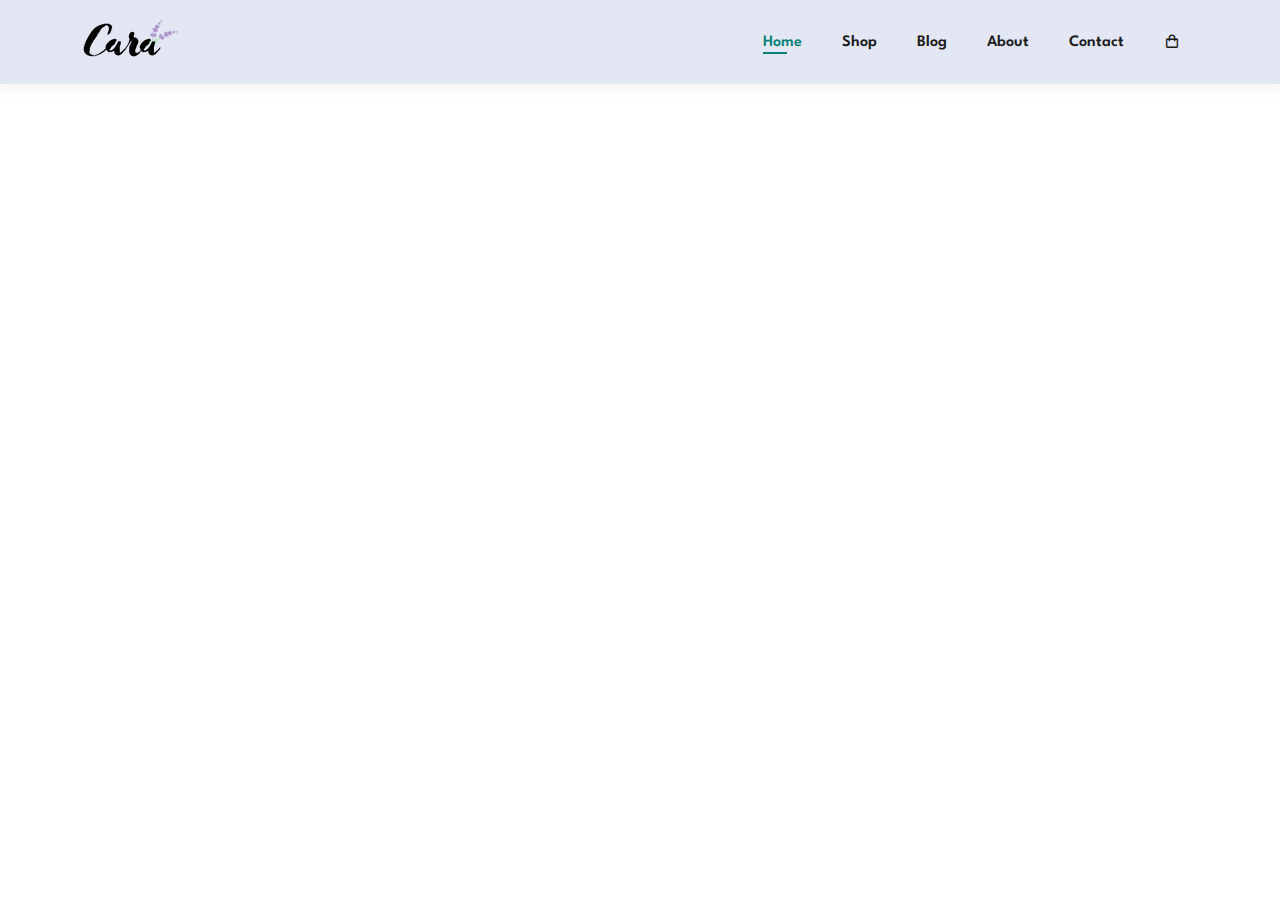
==== index.html @ 0b840c7f "header" ====
<!DOCTYPE html>
<html lang="en">
  <head>
    <meta charset="UTF-8" />
    <meta http-equiv="X-UA-Compatible" content="IE=edge" />
    <meta name="viewport" content="width=device-width, initial-scale=1.0" />
    <!-- boxicons -->
    <link
      href="https://unpkg.com/boxicons@2.1.1/css/boxicons.min.css"
      rel="stylesheet"
    />
    <!-- style -->
    <link rel="stylesheet" href="style.css" />
    <title>Clothing eCommerce</title>
  </head>
  <body>
    <!-- Header -->
    <section id="header">
      <a href="#"><img src="./images/logo.png" class="logo" alt="logo" /></a>

      <div>
        <ul id="navbar">
          <li><a href="index.html" class="active">Home</a></li>
          <li><a href="shop.html">Shop</a></li>
          <li><a href="blog.html">Blog</a></li>
          <li><a href="about.html">About</a></li>
          <li><a href="contact.html">Contact</a></li>
          <li>
            <a href="cart.html"><i class="bx bx-shopping-bag"></i></a>
          </li>
        </ul>
      </div>
    </section>
    <!-- script -->
    <script src="script.js"></script>
  </body>
</html>
---- style.css ----
@import url("https://fonts.googleapis.com/css2?family=Spartan:wght@100;200;300;400;500;600;700;800;900&display=swap");

* {
  margin: 0;
  padding: 0;
  box-sizing: border-box;
  font-family: "Spartan", sans-serif;
}

h1 {
  font-size: 50px;
  line-height: 64px;
  color: #222;
}

h2 {
  font-size: 46px;
  line-height: 54px;
  color: #222;
}

h4 {
  font-size: 20px;
  color: #222;
}

h6 {
  font-weight: 700;
  font-size: 12px;
}

p {
  font-size: 16px;
  color: #465b52;
  margin: 15px 0 20px 0;
}

.section-p1 {
  padding: 40px 80px;
}

.section-p1 {
  margin: 40px 0;
}

body {
  width: 100%;
}

/* Header */
#header {
  display: flex;
  align-items: center;
  justify-content: space-between;
  padding: 20px 80px;
  background-color: #e3e6f3;
  box-shadow: 0 5px 15px rgba(0, 0, 0, 0.06);
}

#navbar {
  display: flex;
  align-items: center;
  justify-content: center;
}

#navbar li {
  list-style: none;
  position: relative;
  padding: 0 20px;
}

#navbar li a {
  text-decoration: none;
  font-size: 16px;
  font-weight: 600;
  color: #1a1a1a;
  transition: 0.3s ease;
}

#navbar li a:hover,
#navbar li a.active {
  color: #088178;
}

#navbar li a:hover::after,
#navbar li a.active::after {
  content: "";
  position: absolute;
  width: 30%;
  background: #088178;
  height: 2px;
  bottom: -4px;
  left: 20px;
}
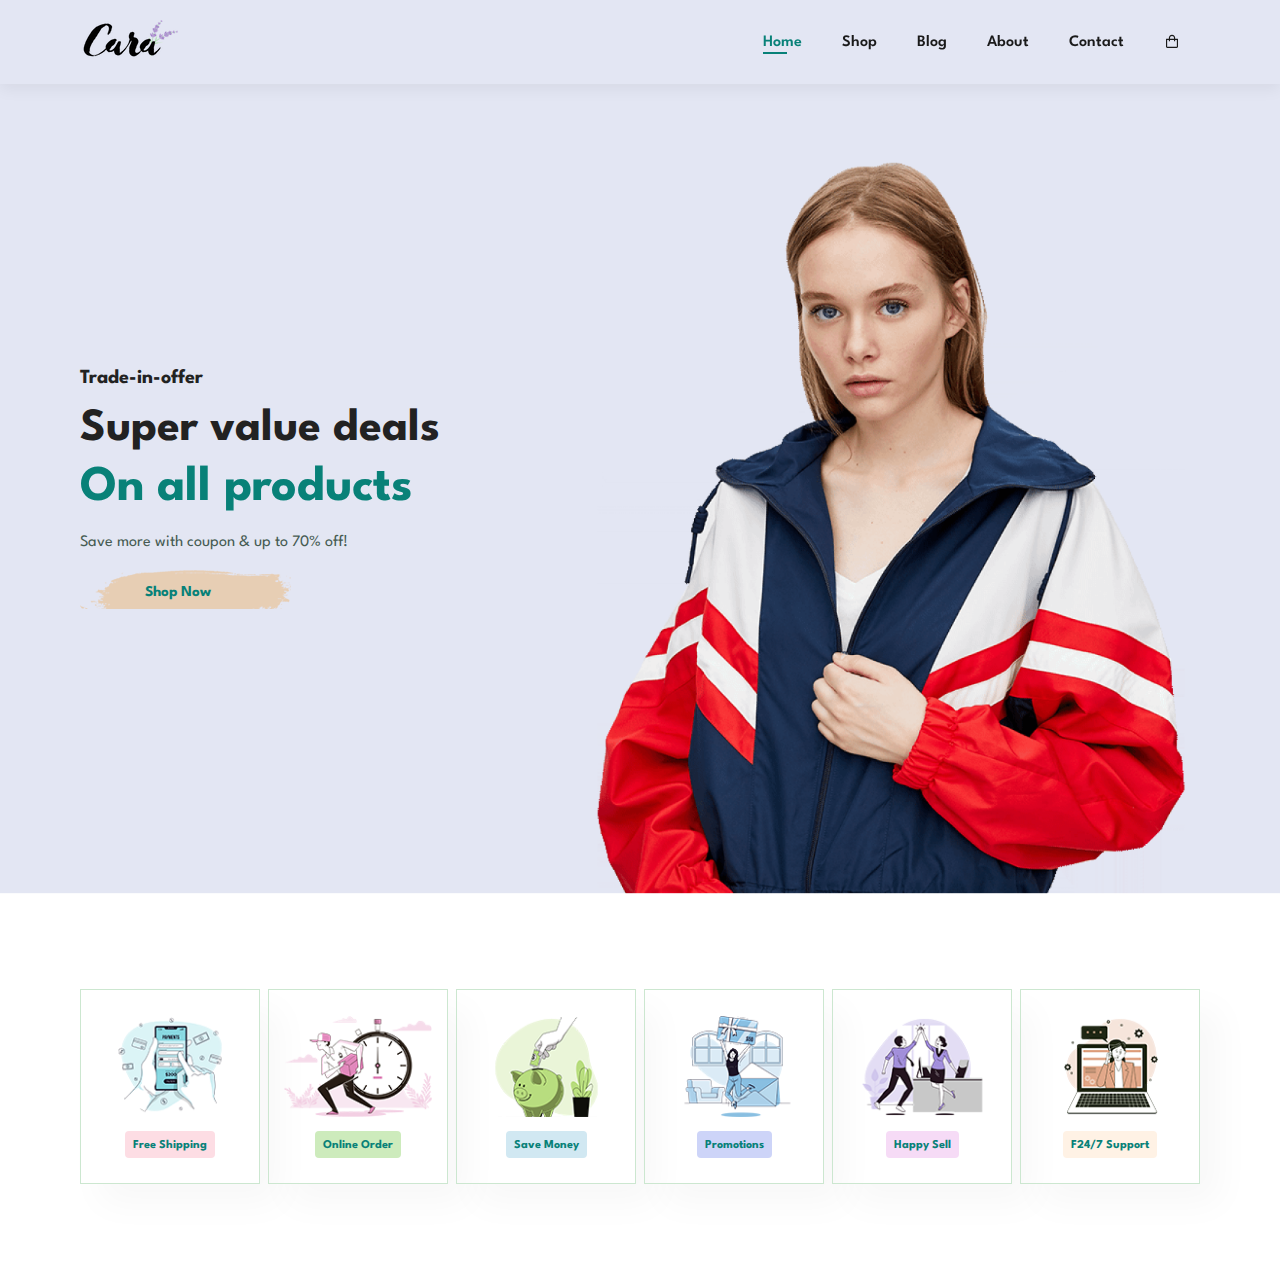
==== commit faa9af15: "hero and feature" ====
--- a/index.html
+++ b/index.html
@@ -14,7 +14,6 @@
     <title>Clothing eCommerce</title>
   </head>
   <body>
-    <!-- Header -->
     <section id="header">
       <a href="#"><img src="./images/logo.png" class="logo" alt="logo" /></a>
 
@@ -31,6 +30,43 @@
         </ul>
       </div>
     </section>
+
+    <section id="hero">
+      <h4>Trade-in-offer</h4>
+      <h2>Super value deals</h2>
+      <h1>On all products</h1>
+      <p>Save more with coupon & up to 70% off!</p>
+      <button>Shop Now</button>
+    </section>
+
+    <section id="feature" class="section-p1">
+      <div class="feature-box">
+        <img src="./images/features/f1.png" alt="free shipping" />
+        <h6>Free Shipping</h6>
+      </div>
+      <div class="feature-box">
+        <img src="./images/features/f2.png" alt="online order" />
+        <h6>Online Order</h6>
+      </div>
+      <div class="feature-box">
+        <img src="./images/features/f3.png" alt="save money" />
+        <h6>Save Money</h6>
+      </div>
+      <div class="feature-box">
+        <img src="./images/features/f4.png" alt="promotions" />
+        <h6>Promotions</h6>
+      </div>
+      <div class="feature-box">
+        <img src="./images/features/f5.png" alt="happy sell" />
+        <h6>Happy Sell</h6>
+      </div>
+      <div class="feature-box">
+        <img src="./images/features/f6.png" alt="f24/7 support" />
+        <h6>F24/7 Support</h6>
+      </div>
+    </section>
+
+    
     <!-- script -->
     <script src="script.js"></script>
   </body>
--- a/style.css
+++ b/style.css
@@ -5,6 +5,10 @@
   padding: 0;
   box-sizing: border-box;
   font-family: "Spartan", sans-serif;
+}
+
+:root {
+  --green: #088178;
 }
 
 h1 {
@@ -55,6 +59,10 @@
   padding: 20px 80px;
   background-color: #e3e6f3;
   box-shadow: 0 5px 15px rgba(0, 0, 0, 0.06);
+  z-index: 999;
+  position: sticky;
+  top: 0;
+  left: 0;
 }
 
 #navbar {
@@ -79,7 +87,7 @@
 
 #navbar li a:hover,
 #navbar li a.active {
-  color: #088178;
+  color: var(--green);
 }
 
 #navbar li a:hover::after,
@@ -87,8 +95,92 @@
   content: "";
   position: absolute;
   width: 30%;
-  background: #088178;
+  background: var(--green);
   height: 2px;
   bottom: -4px;
   left: 20px;
 }
+
+/* Home Page */
+#hero {
+  background-image: url(./images/hero4.png);
+  height: 90vh;
+  width: 100%;
+  background-size: cover;
+  background-position: top 25% right 0;
+  padding: 0 80px;
+  display: flex;
+  flex-direction: column;
+  align-items: flex-start;
+  justify-content: center;
+}
+
+#hero h4 {
+  padding-bottom: 15px;
+}
+
+#hero h1 {
+  color: var(--green);
+}
+
+#hero button {
+  background-image: url(./images/button.png);
+  border: none;
+  color: var(--green);
+  font-weight: 700;
+  font-size: 15px;
+  background-color: transparent;
+  padding: 15px 80px 10px 65px;
+  cursor: pointer;
+}
+
+/* Feature */
+#feature {
+  display: flex;
+  align-items: center;
+  justify-content: space-between;
+  flex-wrap: wrap;
+}
+
+.feature-box {
+  text-align: center;
+  border: 1px solid #cce7d0;
+  box-shadow: 20px 20px 34px rgba(0, 0, 0, 0.03);
+  width: 180px;
+  padding: 25px 15px;
+  margin: 15px 0;
+}
+
+.feature-box:hover {
+  box-shadow: 10px 10px 54px rgba(70, 62, 221, 0.1);
+}
+
+.feature-box img {
+  width: 100%;
+  margin-bottom: 10px;
+}
+
+.feature-box h6 {
+  display: inline-block;
+  color: var(--green);
+  line-height: 1;
+  background-color: #fddde4;
+  border-radius: 4px;
+  padding: 9px 8px 6px 8px;
+}
+
+.feature-box:nth-child(2) h6 {
+  background-color: #cdebbc;
+}
+.feature-box:nth-child(3) h6 {
+  background-color: #d1e8f2;
+}
+.feature-box:nth-child(4) h6 {
+  background-color: #cdd4f8;
+}
+.feature-box:nth-child(5) h6 {
+  background-color: #f6dbf6;
+}
+.feature-box:nth-child(6) h6 {
+  background-color: #fff2e5;
+}
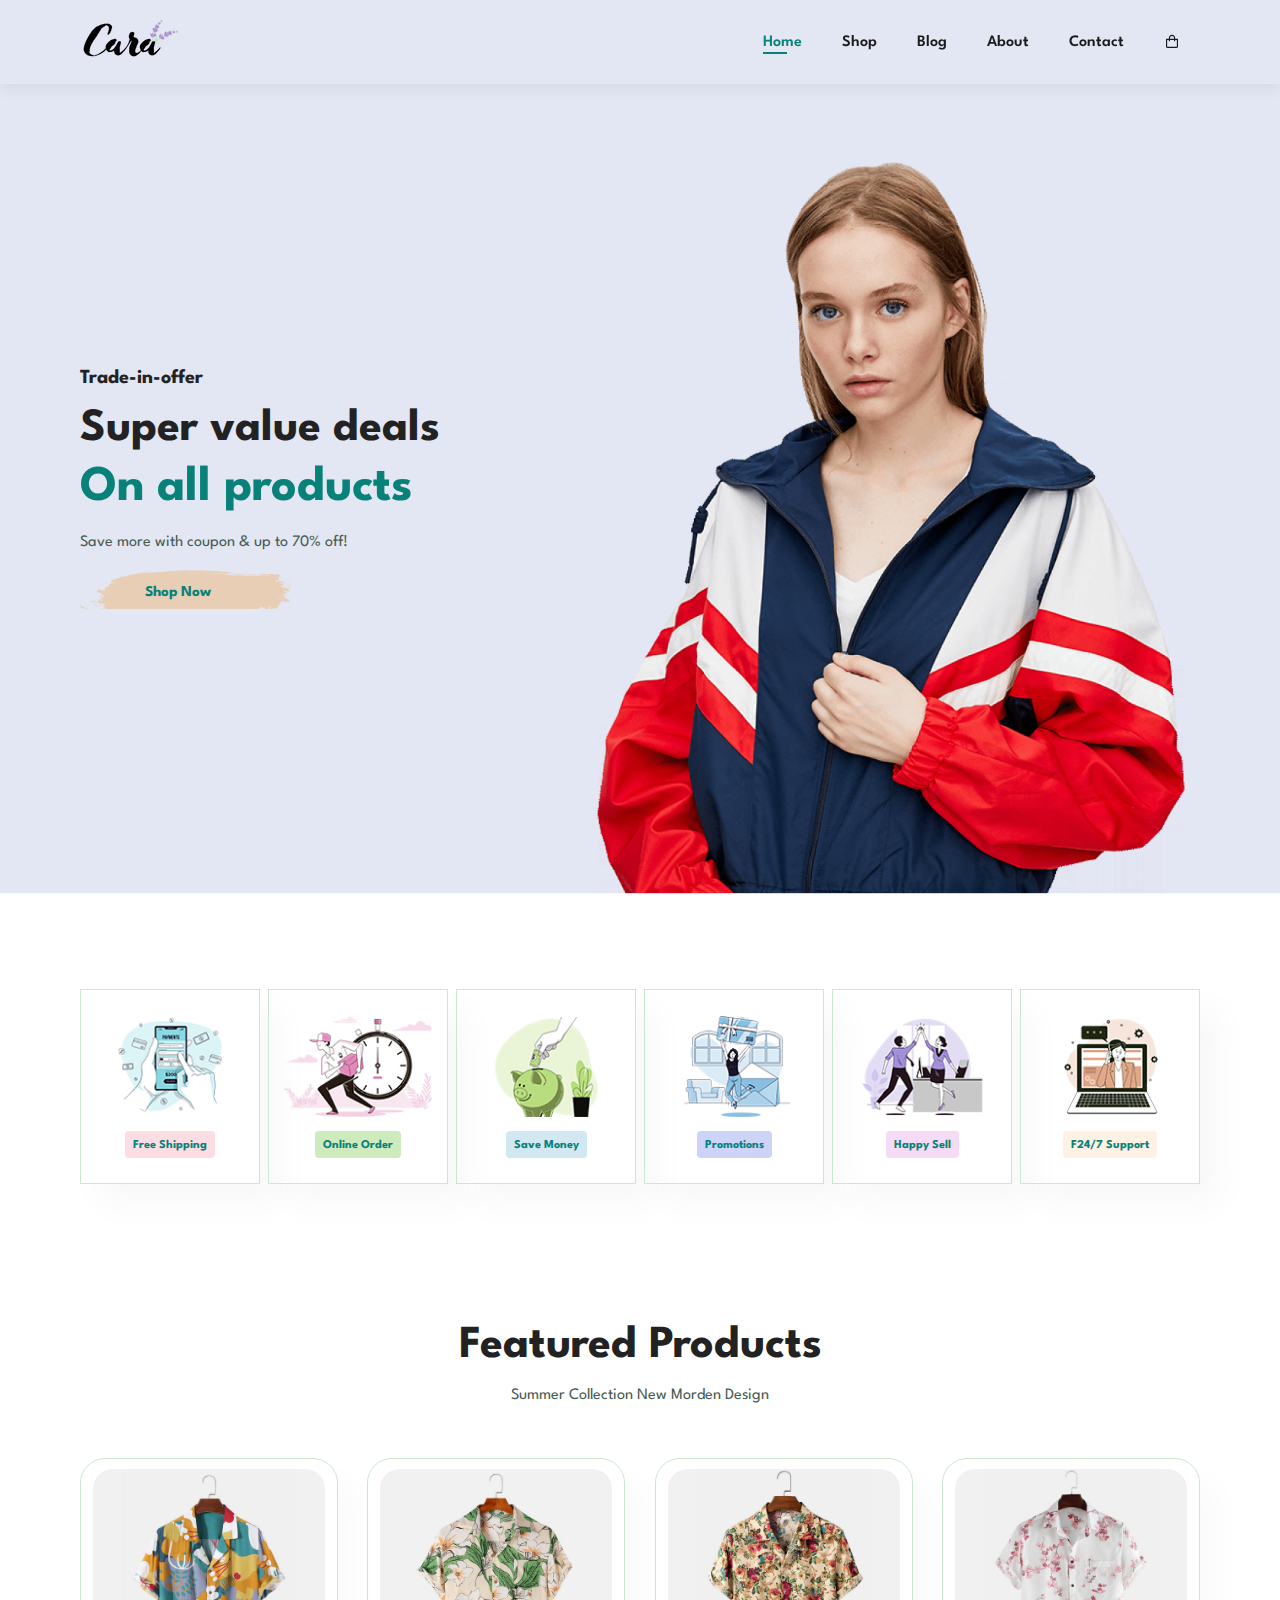
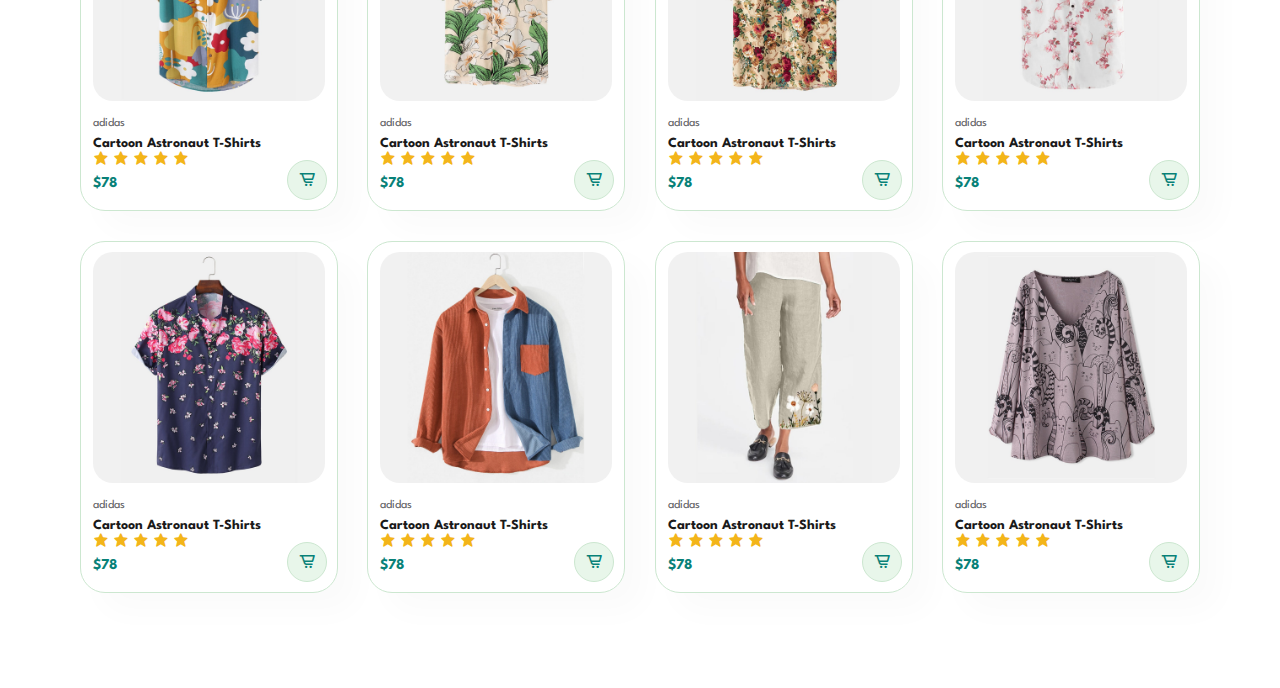
==== commit 5fb7a17d: "feature-products" ====
--- a/index.html
+++ b/index.html
@@ -66,7 +66,141 @@
       </div>
     </section>
 
-    
+    <section id="product1" class="section-p1">
+      <h2>Featured Products</h2>
+      <p>Summer Collection New Morden Design</p>
+      <div class="product-container">
+        <div class="product">
+          <img src="./images/products/f1.jpg" alt="shirt" />
+          <div class="desc">
+            <span>adidas</span>
+            <h5>Cartoon Astronaut T-Shirts</h5>
+            <div class="star">
+              <i class="bx bxs-star"></i>
+              <i class="bx bxs-star"></i>
+              <i class="bx bxs-star"></i>
+              <i class="bx bxs-star"></i>
+              <i class="bx bxs-star"></i>
+            </div>
+            <h4>$78</h4>
+          </div>
+          <a href="#"><i class="bx bx-cart-alt cart"></i></a>
+        </div>
+        <div class="product">
+          <img src="./images/products/f2.jpg" alt="shirt" />
+          <div class="desc">
+            <span>adidas</span>
+            <h5>Cartoon Astronaut T-Shirts</h5>
+            <div class="star">
+              <i class="bx bxs-star"></i>
+              <i class="bx bxs-star"></i>
+              <i class="bx bxs-star"></i>
+              <i class="bx bxs-star"></i>
+              <i class="bx bxs-star"></i>
+            </div>
+            <h4>$78</h4>
+          </div>
+          <a href="#"><i class="bx bx-cart-alt cart"></i></a>
+        </div>
+        <div class="product">
+          <img src="./images/products/f3.jpg" alt="shirt" />
+          <div class="desc">
+            <span>adidas</span>
+            <h5>Cartoon Astronaut T-Shirts</h5>
+            <div class="star">
+              <i class="bx bxs-star"></i>
+              <i class="bx bxs-star"></i>
+              <i class="bx bxs-star"></i>
+              <i class="bx bxs-star"></i>
+              <i class="bx bxs-star"></i>
+            </div>
+            <h4>$78</h4>
+          </div>
+          <a href="#"><i class="bx bx-cart-alt cart"></i></a>
+        </div>
+        <div class="product">
+          <img src="./images/products/f4.jpg" alt="shirt" />
+          <div class="desc">
+            <span>adidas</span>
+            <h5>Cartoon Astronaut T-Shirts</h5>
+            <div class="star">
+              <i class="bx bxs-star"></i>
+              <i class="bx bxs-star"></i>
+              <i class="bx bxs-star"></i>
+              <i class="bx bxs-star"></i>
+              <i class="bx bxs-star"></i>
+            </div>
+            <h4>$78</h4>
+          </div>
+          <a href="#"><i class="bx bx-cart-alt cart"></i></a>
+        </div>
+        <div class="product">
+          <img src="./images/products/f5.jpg" alt="shirt" />
+          <div class="desc">
+            <span>adidas</span>
+            <h5>Cartoon Astronaut T-Shirts</h5>
+            <div class="star">
+              <i class="bx bxs-star"></i>
+              <i class="bx bxs-star"></i>
+              <i class="bx bxs-star"></i>
+              <i class="bx bxs-star"></i>
+              <i class="bx bxs-star"></i>
+            </div>
+            <h4>$78</h4>
+          </div>
+          <a href="#"><i class="bx bx-cart-alt cart"></i></a>
+        </div>
+        <div class="product">
+          <img src="./images/products/f6.jpg" alt="shirt" />
+          <div class="desc">
+            <span>adidas</span>
+            <h5>Cartoon Astronaut T-Shirts</h5>
+            <div class="star">
+              <i class="bx bxs-star"></i>
+              <i class="bx bxs-star"></i>
+              <i class="bx bxs-star"></i>
+              <i class="bx bxs-star"></i>
+              <i class="bx bxs-star"></i>
+            </div>
+            <h4>$78</h4>
+          </div>
+          <a href="#"><i class="bx bx-cart-alt cart"></i></a>
+        </div>
+        <div class="product">
+          <img src="./images/products/f7.jpg" alt="shirt" />
+          <div class="desc">
+            <span>adidas</span>
+            <h5>Cartoon Astronaut T-Shirts</h5>
+            <div class="star">
+              <i class="bx bxs-star"></i>
+              <i class="bx bxs-star"></i>
+              <i class="bx bxs-star"></i>
+              <i class="bx bxs-star"></i>
+              <i class="bx bxs-star"></i>
+            </div>
+            <h4>$78</h4>
+          </div>
+          <a href="#"><i class="bx bx-cart-alt cart"></i></a>
+        </div>
+        <div class="product">
+          <img src="./images/products/f8.jpg" alt="shirt" />
+          <div class="desc">
+            <span>adidas</span>
+            <h5>Cartoon Astronaut T-Shirts</h5>
+            <div class="star">
+              <i class="bx bxs-star"></i>
+              <i class="bx bxs-star"></i>
+              <i class="bx bxs-star"></i>
+              <i class="bx bxs-star"></i>
+              <i class="bx bxs-star"></i>
+            </div>
+            <h4>$78</h4>
+          </div>
+          <a href="#"><i class="bx bx-cart-alt cart"></i></a>
+        </div>
+      </div>
+    </section>
+
     <!-- script -->
     <script src="script.js"></script>
   </body>
--- a/style.css
+++ b/style.css
@@ -134,7 +134,6 @@
   cursor: pointer;
 }
 
-/* Feature */
 #feature {
   display: flex;
   align-items: center;
@@ -142,7 +141,7 @@
   flex-wrap: wrap;
 }
 
-.feature-box {
+#feature .feature-box {
   text-align: center;
   border: 1px solid #cce7d0;
   box-shadow: 20px 20px 34px rgba(0, 0, 0, 0.03);
@@ -151,16 +150,16 @@
   margin: 15px 0;
 }
 
-.feature-box:hover {
+#feature .feature-box:hover {
   box-shadow: 10px 10px 54px rgba(70, 62, 221, 0.1);
 }
 
-.feature-box img {
+#feature .feature-box img {
   width: 100%;
   margin-bottom: 10px;
 }
 
-.feature-box h6 {
+#feature .feature-box h6 {
   display: inline-block;
   color: var(--green);
   line-height: 1;
@@ -169,18 +168,93 @@
   padding: 9px 8px 6px 8px;
 }
 
-.feature-box:nth-child(2) h6 {
+#feature .feature-box:nth-child(2) h6 {
   background-color: #cdebbc;
 }
-.feature-box:nth-child(3) h6 {
+#feature .feature-box:nth-child(3) h6 {
   background-color: #d1e8f2;
 }
-.feature-box:nth-child(4) h6 {
+#feature .feature-box:nth-child(4) h6 {
   background-color: #cdd4f8;
 }
-.feature-box:nth-child(5) h6 {
+#feature .feature-box:nth-child(5) h6 {
   background-color: #f6dbf6;
 }
-.feature-box:nth-child(6) h6 {
+#feature .feature-box:nth-child(6) h6 {
   background-color: #fff2e5;
 }
+
+#product1 {
+  text-align: center;
+}
+
+#product1 .product-container {
+  display: flex;
+  flex-wrap: wrap;
+  align-items: center;
+  justify-content: space-between;
+  padding-top: 20px;
+}
+
+#product1 .product {
+  width: 23%;
+  min-width: 250px;
+  padding: 10px 12px;
+  border: 1px solid #cce7d0;
+  border-radius: 25px;
+  cursor: pointer;
+  margin: 15px 0;
+  box-shadow: 20px 20px 30px rgba(0, 0, 0, 0.02);
+  transition: 0.2s ease;
+  position: relative;
+}
+
+#product1 .product:hover {
+  box-shadow: 20px 20px 30px rgba(0, 0, 0, 0.06);
+}
+
+#product1 .product img {
+  width: 100%;
+  border-radius: 20px;
+}
+
+#product1 .product .desc {
+  text-align: start;
+  padding: 10px 0;
+}
+
+#product1 .product .desc span {
+  color: #606063;
+  font-size: 12px;
+}
+
+#product1 .product .desc h5 {
+  padding-top: 7px;
+  color: #1a1a1a;
+  font-size: 14px;
+}
+
+#product1 .product .desc i {
+  color: rgb(243, 181, 25);
+}
+
+#product1 .product .desc h4 {
+  color: var(--green);
+  font-weight: 700;
+  padding-top: 7px;
+  font-size: 15px;
+}
+
+#product1 .product a {
+  position: absolute;
+  bottom: 10px;
+  border-radius: 50px;
+  border: 1px solid #cce7d0;
+  right: 10px;
+  width: 40px;
+  height: 40px;
+  line-height: 44px;
+  background-color: #e8f6ea;
+  color: var(--green);
+  font-size: 18px;
+}
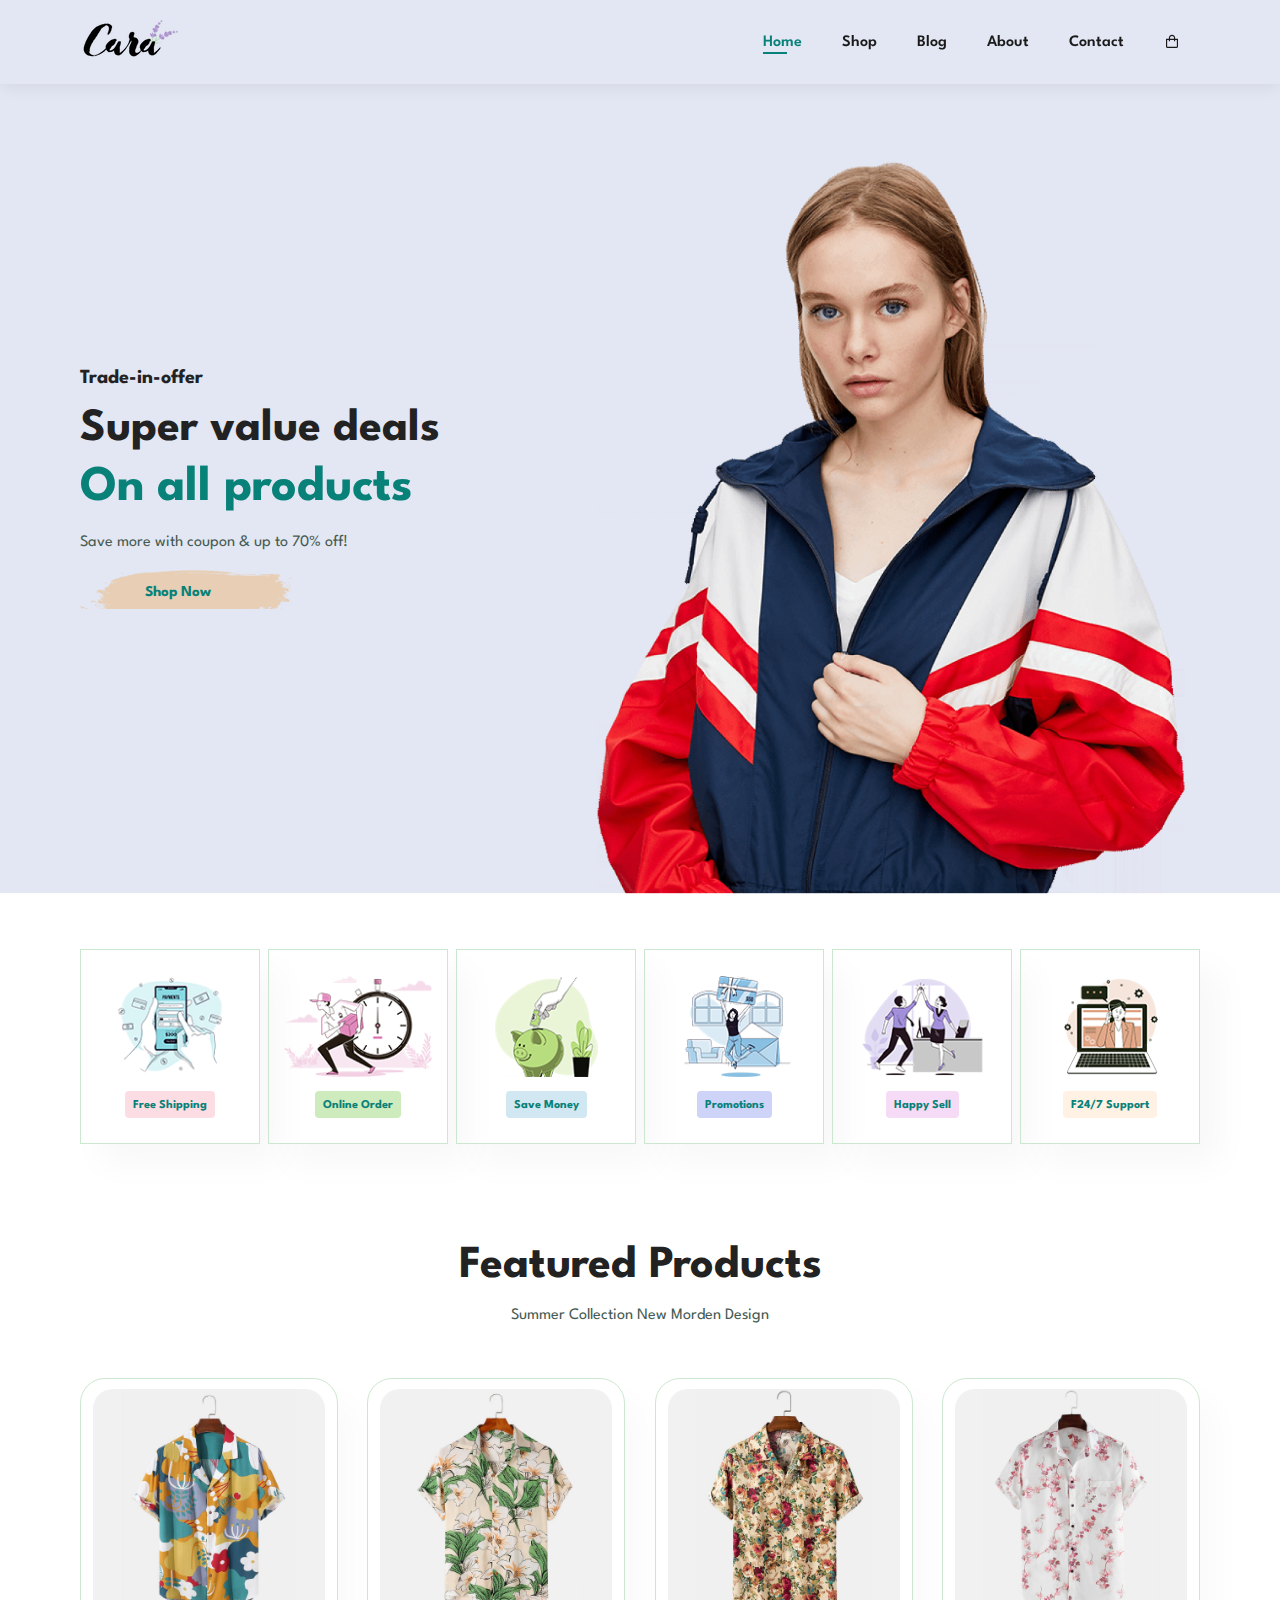
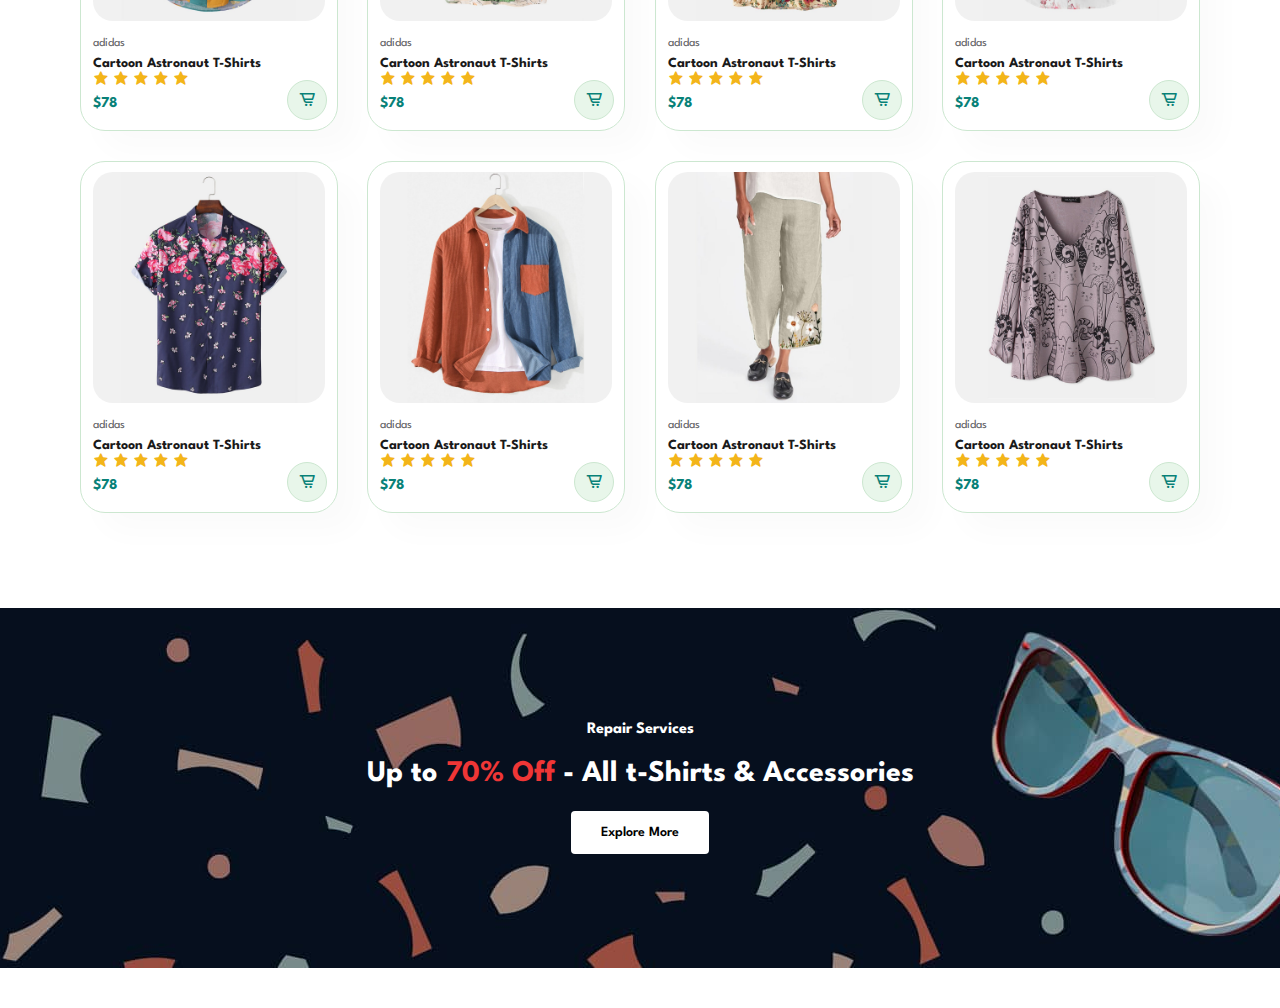
==== commit ac5af59a: "banner" ====
--- a/index.html
+++ b/index.html
@@ -201,6 +201,11 @@
       </div>
     </section>
 
+    <section id="banner" class="section-m1">
+      <h4>Repair Services</h4>
+      <h2>Up to <span>70% Off</span> - All t-Shirts & Accessories</h2>
+      <button class="normal">Explore More</button>
+    </section>
     <!-- script -->
     <script src="script.js"></script>
   </body>
--- a/style.css
+++ b/style.css
@@ -43,8 +43,21 @@
   padding: 40px 80px;
 }
 
-.section-p1 {
+.section-m1 {
   margin: 40px 0;
+}
+
+button.normal {
+  padding: 15px 30px;
+  background: #fff;
+  color: #000;
+  border-radius: 4px;
+  border: none;
+  outline: none;
+  transition: 0.2s;
+  font-size: 14px;
+  font-weight: 600;
+  cursor: pointer;
 }
 
 body {
@@ -258,3 +271,36 @@
   color: var(--green);
   font-size: 18px;
 }
+
+#banner {
+  display: flex;
+  flex-direction: column;
+  align-items: center;
+  justify-content: center;
+  text-align: center;
+  background-image: url(./images/banner/b2.jpg);
+  width: 100%;
+  height: 40vh;
+  background-position: center;
+  background-size: cover;
+}
+
+#banner h4 {
+  color: #fff;
+  font-size: 16px;
+}
+
+#banner h2 {
+  color: #fff;
+  font-size: 30px;
+  padding: 10px 0;
+}
+
+#banner h2 span {
+  color: #ef3636;
+}
+
+#banner button:hover {
+  background: var(--green);
+  color: #fff;
+}
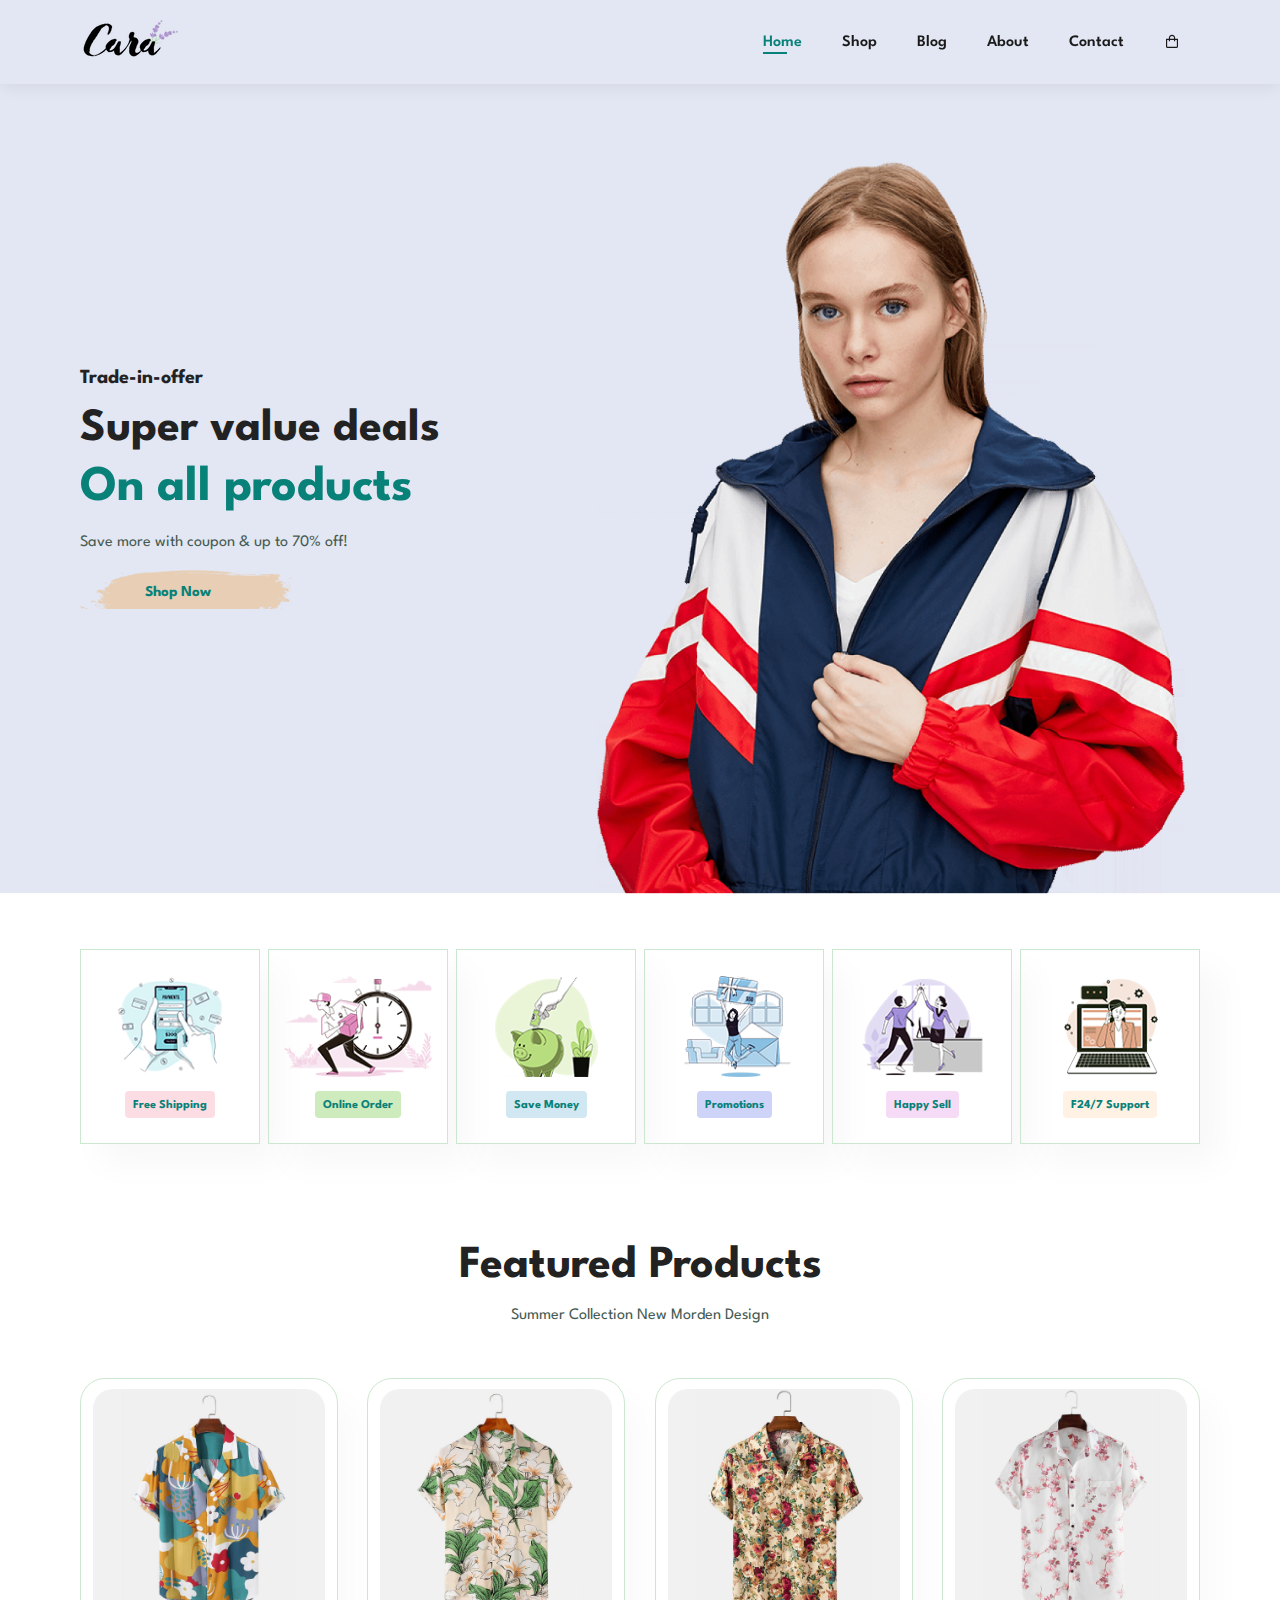
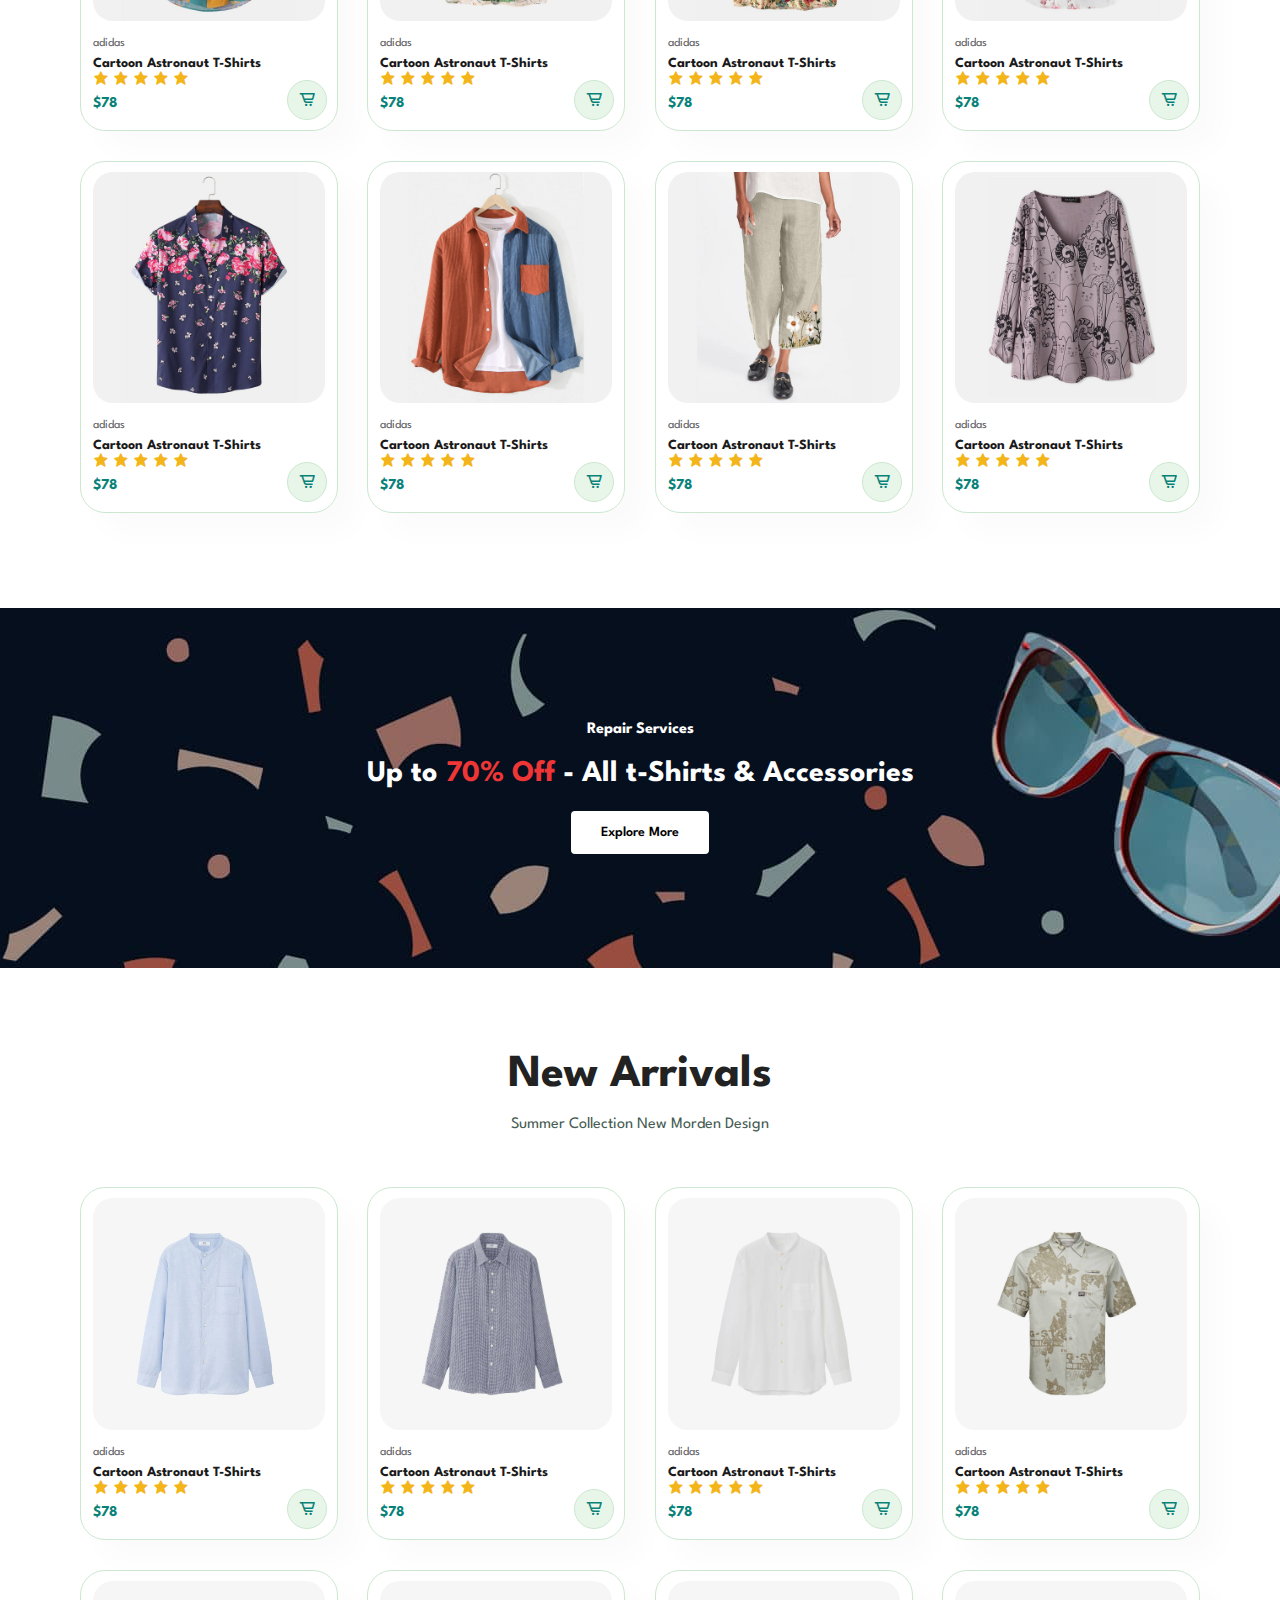
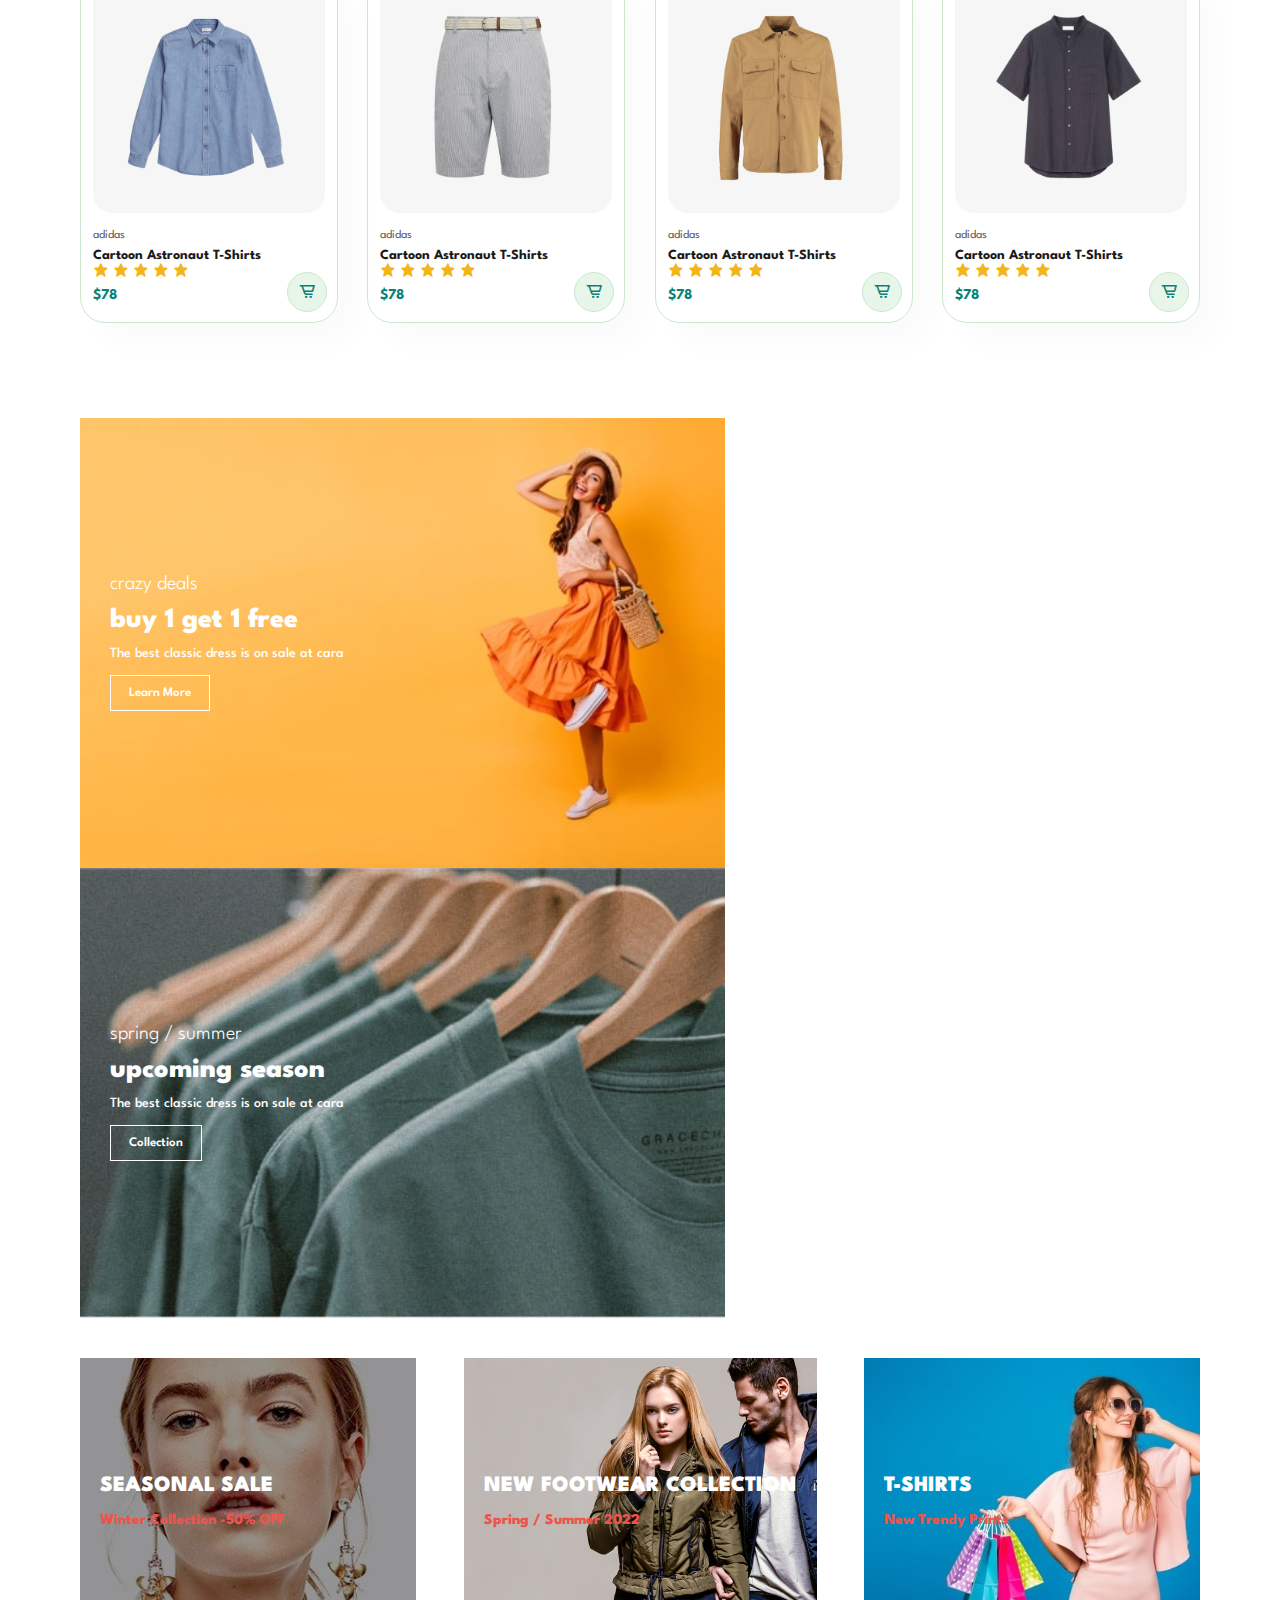
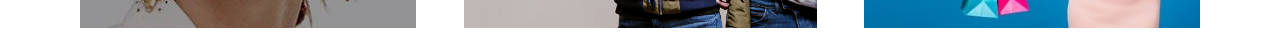
==== commit 9eed111f: "sm-banner and banner-3" ====
--- a/index.html
+++ b/index.html
@@ -66,7 +66,7 @@
       </div>
     </section>
 
-    <section id="product1" class="section-p1">
+    <section id="product-1" class="section-p1">
       <h2>Featured Products</h2>
       <p>Summer Collection New Morden Design</p>
       <div class="product-container">
@@ -206,6 +206,171 @@
       <h2>Up to <span>70% Off</span> - All t-Shirts & Accessories</h2>
       <button class="normal">Explore More</button>
     </section>
+
+    <section id="product-1" class="section-p1">
+      <h2>New Arrivals</h2>
+      <p>Summer Collection New Morden Design</p>
+      <div class="product-container">
+        <div class="product">
+          <img src="./images/products/n1.jpg" alt="shirt" />
+          <div class="desc">
+            <span>adidas</span>
+            <h5>Cartoon Astronaut T-Shirts</h5>
+            <div class="star">
+              <i class="bx bxs-star"></i>
+              <i class="bx bxs-star"></i>
+              <i class="bx bxs-star"></i>
+              <i class="bx bxs-star"></i>
+              <i class="bx bxs-star"></i>
+            </div>
+            <h4>$78</h4>
+          </div>
+          <a href="#"><i class="bx bx-cart-alt cart"></i></a>
+        </div>
+        <div class="product">
+          <img src="./images/products/n2.jpg" alt="shirt" />
+          <div class="desc">
+            <span>adidas</span>
+            <h5>Cartoon Astronaut T-Shirts</h5>
+            <div class="star">
+              <i class="bx bxs-star"></i>
+              <i class="bx bxs-star"></i>
+              <i class="bx bxs-star"></i>
+              <i class="bx bxs-star"></i>
+              <i class="bx bxs-star"></i>
+            </div>
+            <h4>$78</h4>
+          </div>
+          <a href="#"><i class="bx bx-cart-alt cart"></i></a>
+        </div>
+        <div class="product">
+          <img src="./images/products/n3.jpg" alt="shirt" />
+          <div class="desc">
+            <span>adidas</span>
+            <h5>Cartoon Astronaut T-Shirts</h5>
+            <div class="star">
+              <i class="bx bxs-star"></i>
+              <i class="bx bxs-star"></i>
+              <i class="bx bxs-star"></i>
+              <i class="bx bxs-star"></i>
+              <i class="bx bxs-star"></i>
+            </div>
+            <h4>$78</h4>
+          </div>
+          <a href="#"><i class="bx bx-cart-alt cart"></i></a>
+        </div>
+        <div class="product">
+          <img src="./images/products/n4.jpg" alt="shirt" />
+          <div class="desc">
+            <span>adidas</span>
+            <h5>Cartoon Astronaut T-Shirts</h5>
+            <div class="star">
+              <i class="bx bxs-star"></i>
+              <i class="bx bxs-star"></i>
+              <i class="bx bxs-star"></i>
+              <i class="bx bxs-star"></i>
+              <i class="bx bxs-star"></i>
+            </div>
+            <h4>$78</h4>
+          </div>
+          <a href="#"><i class="bx bx-cart-alt cart"></i></a>
+        </div>
+        <div class="product">
+          <img src="./images/products/n5.jpg" alt="shirt" />
+          <div class="desc">
+            <span>adidas</span>
+            <h5>Cartoon Astronaut T-Shirts</h5>
+            <div class="star">
+              <i class="bx bxs-star"></i>
+              <i class="bx bxs-star"></i>
+              <i class="bx bxs-star"></i>
+              <i class="bx bxs-star"></i>
+              <i class="bx bxs-star"></i>
+            </div>
+            <h4>$78</h4>
+          </div>
+          <a href="#"><i class="bx bx-cart-alt cart"></i></a>
+        </div>
+        <div class="product">
+          <img src="./images/products/n6.jpg" alt="shirt" />
+          <div class="desc">
+            <span>adidas</span>
+            <h5>Cartoon Astronaut T-Shirts</h5>
+            <div class="star">
+              <i class="bx bxs-star"></i>
+              <i class="bx bxs-star"></i>
+              <i class="bx bxs-star"></i>
+              <i class="bx bxs-star"></i>
+              <i class="bx bxs-star"></i>
+            </div>
+            <h4>$78</h4>
+          </div>
+          <a href="#"><i class="bx bx-cart-alt cart"></i></a>
+        </div>
+        <div class="product">
+          <img src="./images/products/n7.jpg" alt="shirt" />
+          <div class="desc">
+            <span>adidas</span>
+            <h5>Cartoon Astronaut T-Shirts</h5>
+            <div class="star">
+              <i class="bx bxs-star"></i>
+              <i class="bx bxs-star"></i>
+              <i class="bx bxs-star"></i>
+              <i class="bx bxs-star"></i>
+              <i class="bx bxs-star"></i>
+            </div>
+            <h4>$78</h4>
+          </div>
+          <a href="#"><i class="bx bx-cart-alt cart"></i></a>
+        </div>
+        <div class="product">
+          <img src="./images/products/n8.jpg" alt="shirt" />
+          <div class="desc">
+            <span>adidas</span>
+            <h5>Cartoon Astronaut T-Shirts</h5>
+            <div class="star">
+              <i class="bx bxs-star"></i>
+              <i class="bx bxs-star"></i>
+              <i class="bx bxs-star"></i>
+              <i class="bx bxs-star"></i>
+              <i class="bx bxs-star"></i>
+            </div>
+            <h4>$78</h4>
+          </div>
+          <a href="#"><i class="bx bx-cart-alt cart"></i></a>
+        </div>
+      </div>
+    </section>
+
+    <section id="sm-banner" class="section-p1">
+      <div class="banner-box">
+        <h4>crazy deals</h4>
+        <h2>buy 1 get 1 free</h2>
+        <span>The best classic dress is on sale at cara</span>
+        <button class="white">Learn More</button>
+      </div>
+      <div class="banner-box banner-box-2">
+        <h4>spring / summer</h4>
+        <h2>upcoming season</h2>
+        <span>The best classic dress is on sale at cara</span>
+        <button class="white">Collection</button>
+      </div>
+    </section>
+
+    <section id="banner-3">
+      <div class="banner-box">
+        <h2>SEASONAL SALE</h2>
+        <h3>Winter Collection -50% OFF</h3>
+      </div>
+      <div class="banner-box banner-box-2">
+        <h2>NEW FOOTWEAR COLLECTION</h2>
+        <h3>Spring / Summer 2022</h3>
+      </div>
+      <div class="banner-box banner-box-3">
+        <h2>T-SHIRTS</h2>
+        <h3>New Trendy Prints</h3>
+      </div>
+    </section>
     <!-- script -->
     <script src="script.js"></script>
   </body>
--- a/style.css
+++ b/style.css
@@ -54,8 +54,20 @@
   border-radius: 4px;
   border: none;
   outline: none;
-  transition: 0.2s;
+  transition: 0.4s;
   font-size: 14px;
+  font-weight: 600;
+  cursor: pointer;
+}
+
+button.white {
+  padding: 11px 18px;
+  background: transparent;
+  color: #fff;
+  border: 1px solid #fff;
+  outline: none;
+  transition: 0.4s;
+  font-size: 13px;
   font-weight: 600;
   cursor: pointer;
 }
@@ -197,11 +209,11 @@
   background-color: #fff2e5;
 }
 
-#product1 {
+#product-1 {
   text-align: center;
 }
 
-#product1 .product-container {
+#product-1 .product-container {
   display: flex;
   flex-wrap: wrap;
   align-items: center;
@@ -209,7 +221,7 @@
   padding-top: 20px;
 }
 
-#product1 .product {
+#product-1 .product {
   width: 23%;
   min-width: 250px;
   padding: 10px 12px;
@@ -222,43 +234,43 @@
   position: relative;
 }
 
-#product1 .product:hover {
+#product-1 .product:hover {
   box-shadow: 20px 20px 30px rgba(0, 0, 0, 0.06);
 }
 
-#product1 .product img {
+#product-1 .product img {
   width: 100%;
   border-radius: 20px;
 }
 
-#product1 .product .desc {
+#product-1 .product .desc {
   text-align: start;
   padding: 10px 0;
 }
 
-#product1 .product .desc span {
+#product-1 .product .desc span {
   color: #606063;
   font-size: 12px;
 }
 
-#product1 .product .desc h5 {
+#product-1 .product .desc h5 {
   padding-top: 7px;
   color: #1a1a1a;
   font-size: 14px;
 }
 
-#product1 .product .desc i {
+#product-1 .product .desc i {
   color: rgb(243, 181, 25);
 }
 
-#product1 .product .desc h4 {
+#product-1 .product .desc h4 {
   color: var(--green);
   font-weight: 700;
   padding-top: 7px;
   font-size: 15px;
 }
 
-#product1 .product a {
+#product-1 .product a {
   position: absolute;
   bottom: 10px;
   border-radius: 50px;
@@ -304,3 +316,95 @@
   background: var(--green);
   color: #fff;
 }
+
+#sm-banner {
+  display: flex;
+  justify-content: space-between;
+  flex-wrap: wrap;
+}
+
+#sm-banner .banner-box {
+  display: flex;
+  flex-direction: column;
+  align-items: flex-start;
+  justify-content: center;
+  text-align: center;
+  background-image: url(./images/banner/b17.jpg);
+  min-width: 645px;
+  height: 50vh;
+  background-position: center;
+  background-size: cover;
+  padding: 30px;
+  cursor: pointer;
+}
+
+#sm-banner h4 {
+  font-size: 20px;
+  color: #fff;
+  font-weight: 300;
+}
+
+#sm-banner h2 {
+  color: #fff;
+  font-size: 28px;
+  font-weight: 800;
+}
+
+#sm-banner span {
+  color: #fff;
+  font-size: 14px;
+  font-weight: 500;
+  padding-bottom: 15px;
+}
+
+#sm-banner .banner-box:hover button {
+  background: var(--green);
+  border: 1px solid var(--green);
+}
+
+#sm-banner .banner-box-2 {
+  background-image: url(./images/banner/b10.jpg);
+}
+
+#banner-3 {
+  display: flex;
+  flex-wrap: wrap;
+  justify-content: space-between;
+  padding: 0 80px;
+}
+
+#banner-3 .banner-box {
+  display: flex;
+  flex-direction: column;
+  align-items: flex-start;
+  justify-content: center;
+  text-align: center;
+  background-image: url(./images/banner/b7.jpg);
+  min-width: 30%;
+  height: 30vh;
+  background-position: center;
+  background-size: cover;
+  padding: 20px;
+  margin-bottom: 20px;
+  cursor: pointer;
+}
+
+#banner-3 .banner-box-2 {
+  background-image: url(./images/banner/b4.jpg);
+}
+
+#banner-3 .banner-box-3 {
+  background-image: url(./images/banner/b18.jpg);
+}
+
+#banner-3 h2 {
+  color: #fff;
+  font-weight: 900;
+  font-size: 22px;
+}
+
+#banner-3 h3 {
+  color: #ec544e;
+  font-weight: 800;
+  font-size: 15px;
+}
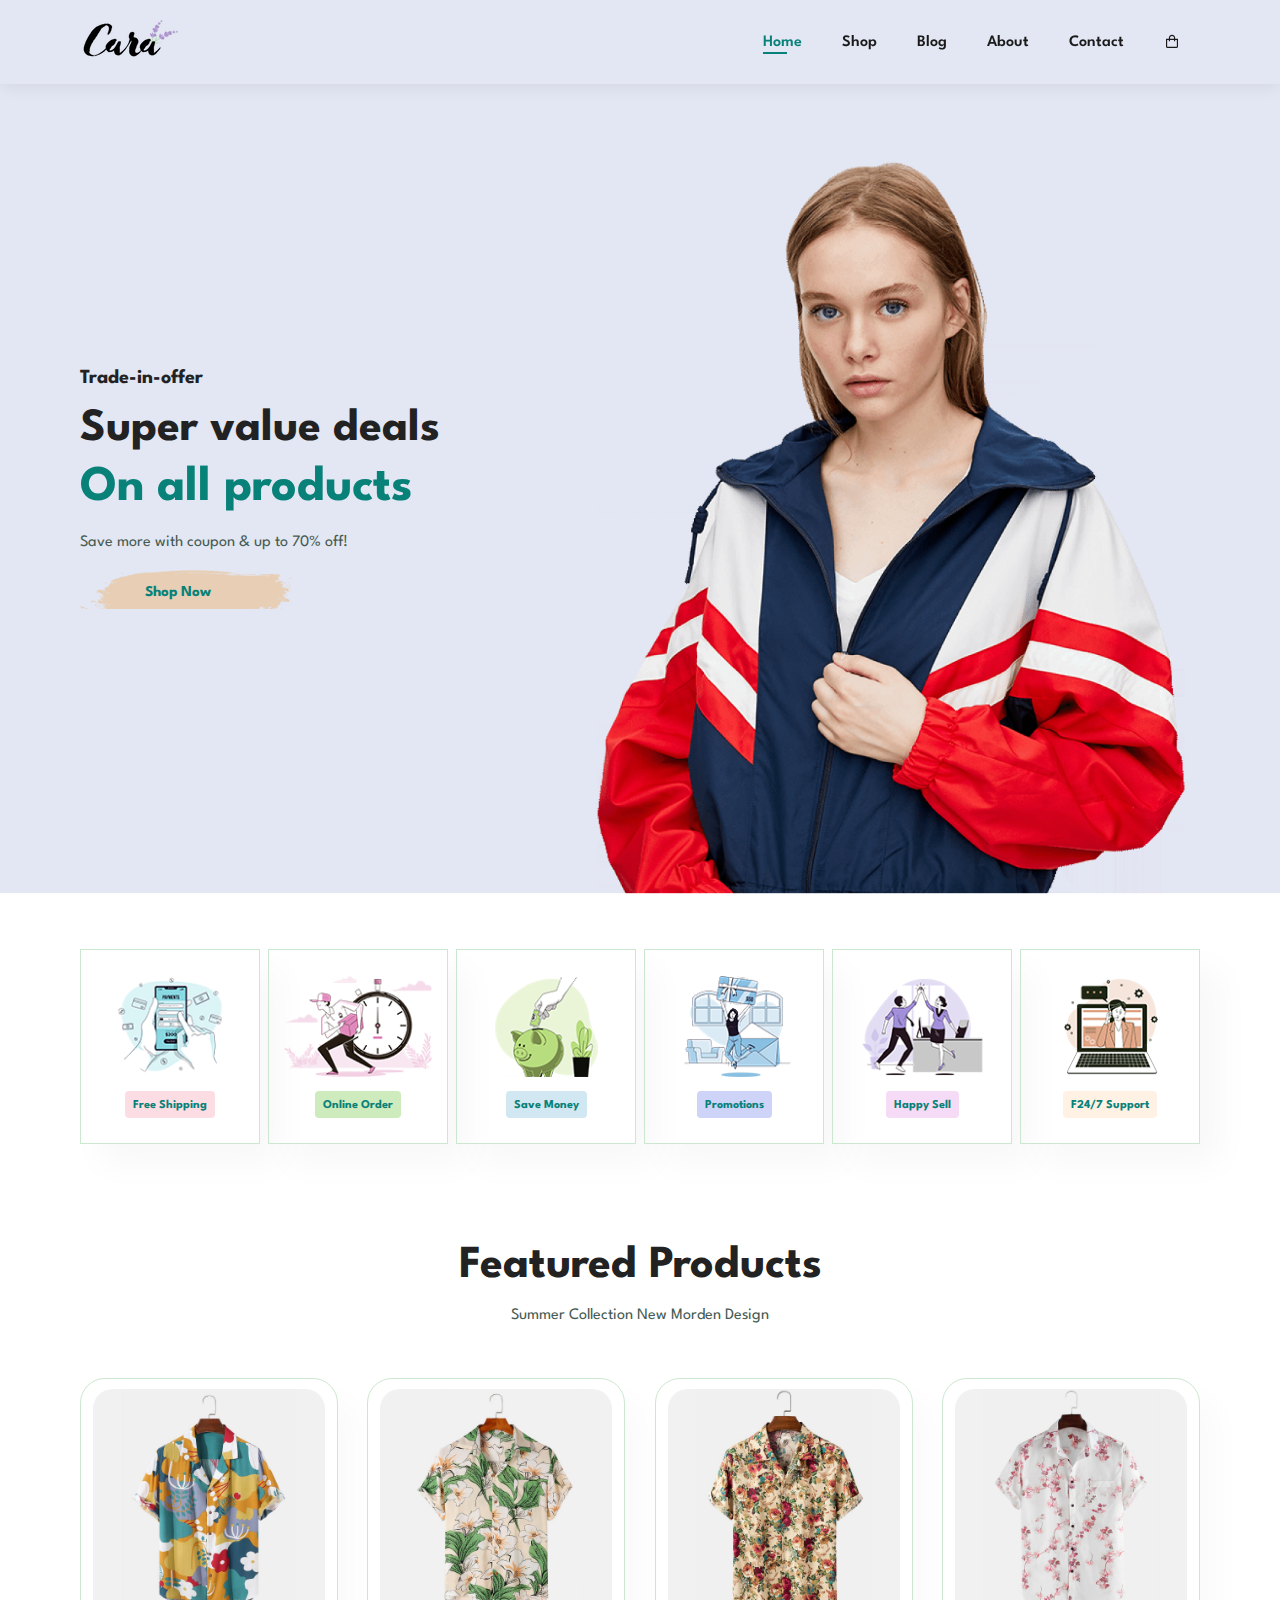
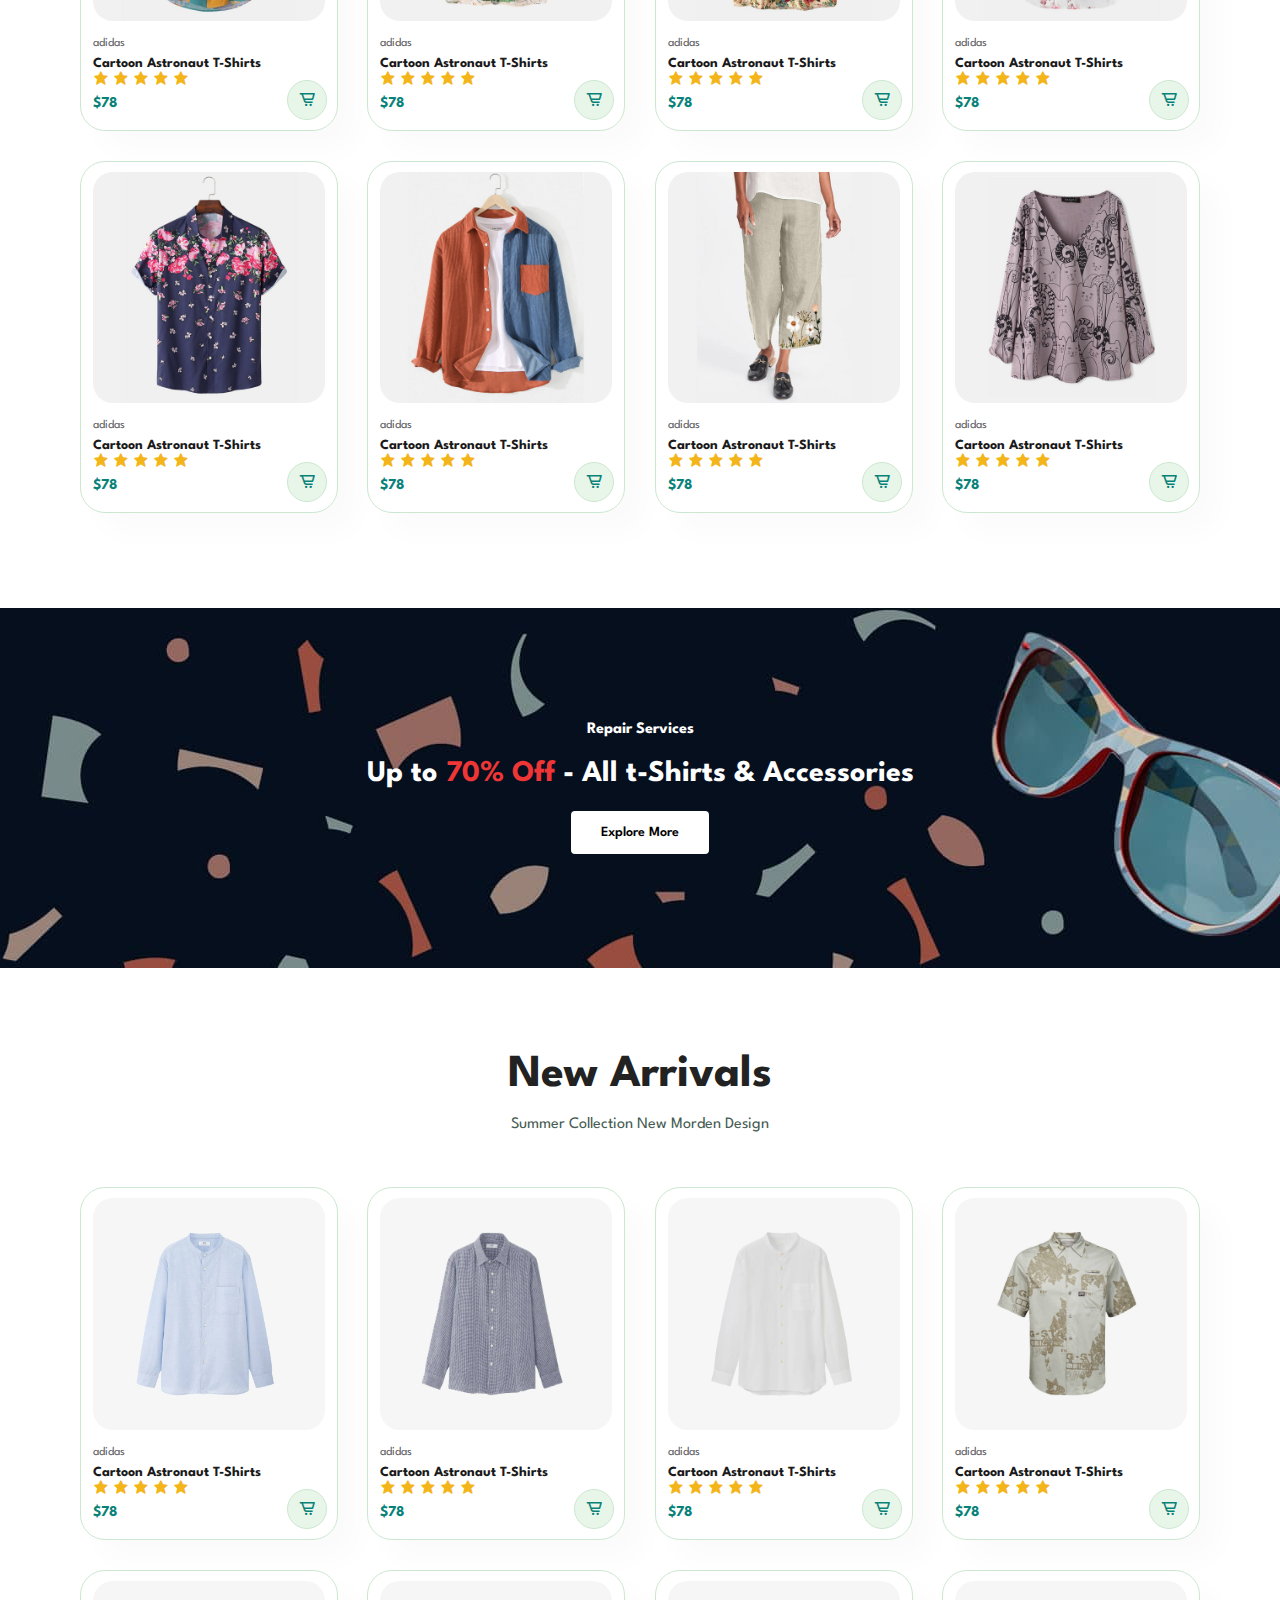
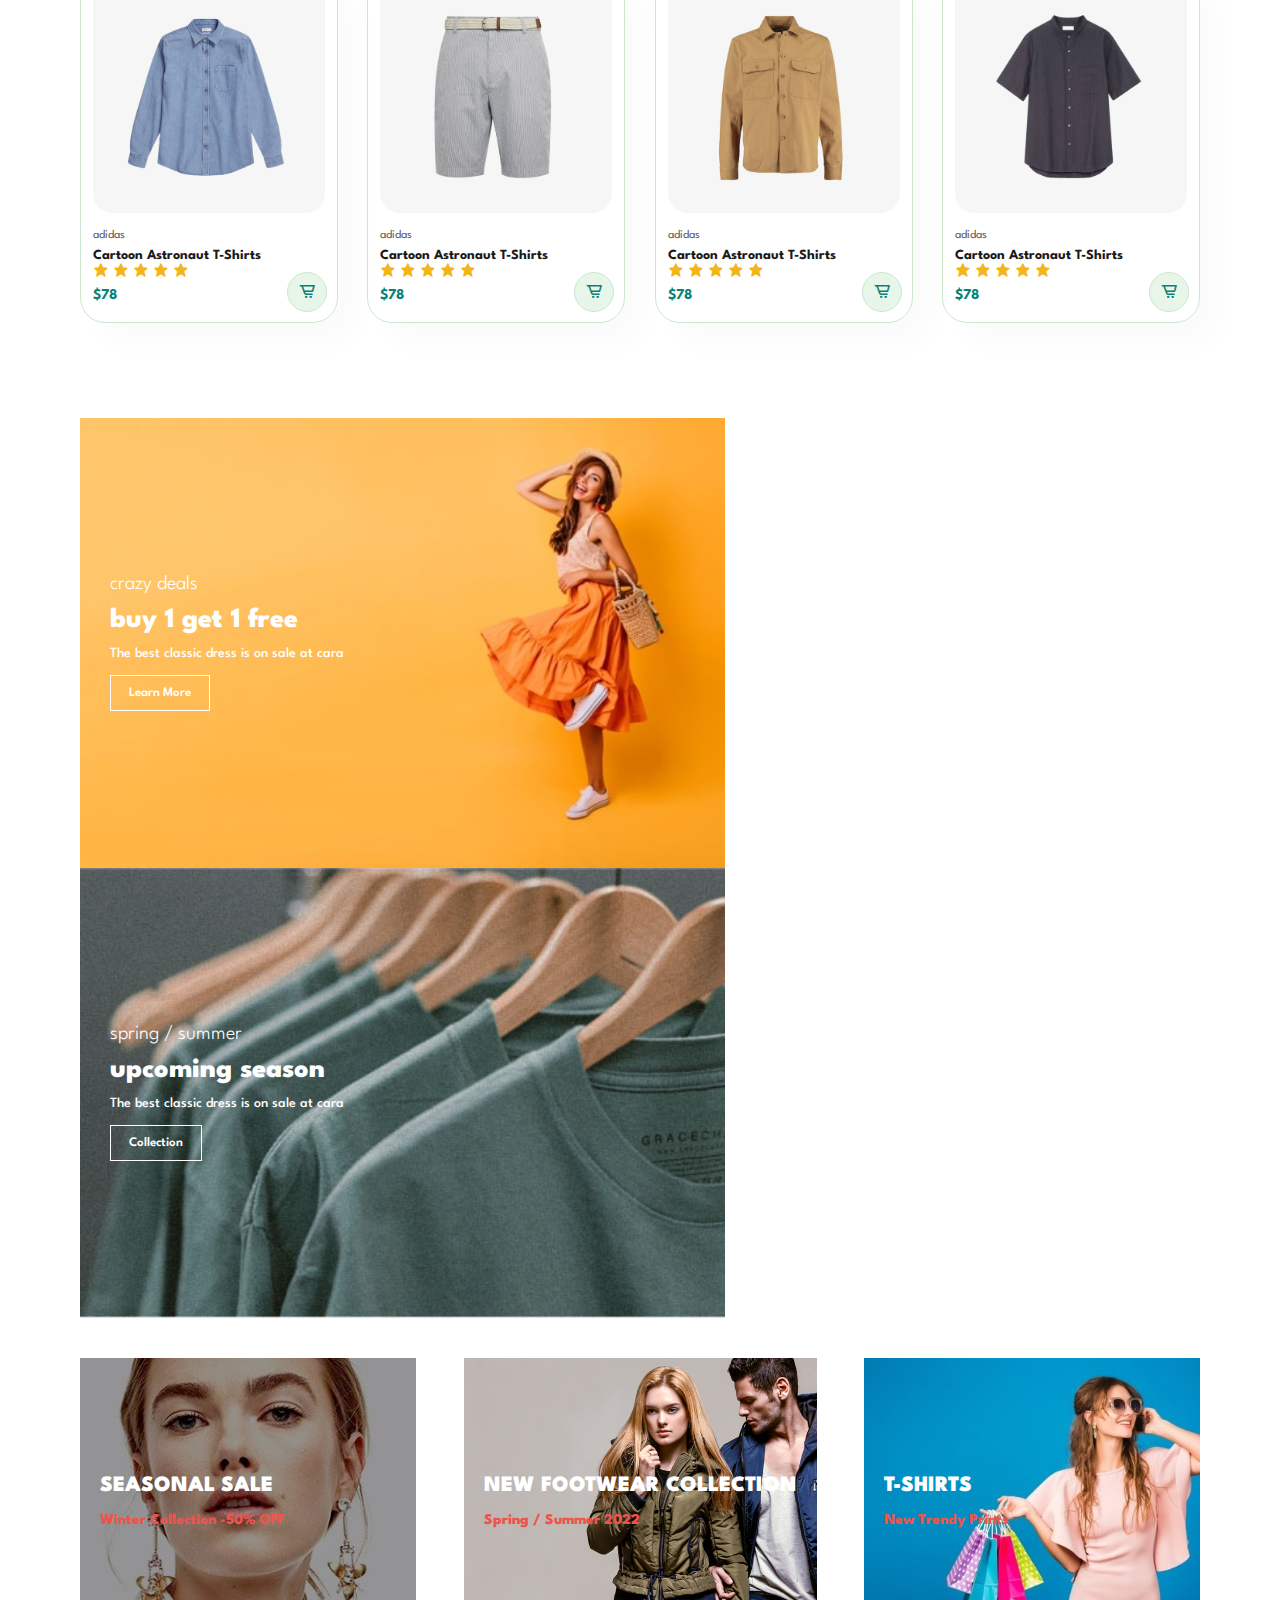
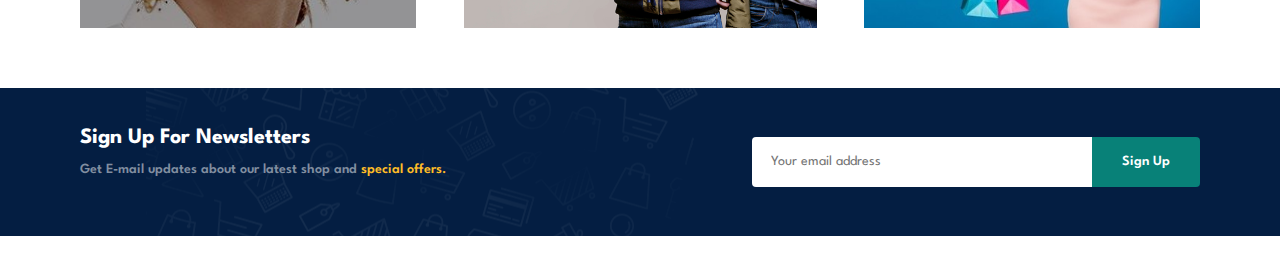
==== commit d878e626: "newsletter" ====
--- a/index.html
+++ b/index.html
@@ -371,6 +371,22 @@
         <h3>New Trendy Prints</h3>
       </div>
     </section>
+
+    <section id="newsletter" class="section-p1 section-m1">
+      <div class="newstext">
+        <h4>Sign Up For Newsletters</h4>
+        <p>
+          Get E-mail updates about our latest shop and
+          <span>special offers.</span>
+        </p>
+      </div>
+      <div class="form">
+        <input type="text" placeholder="Your email address" />
+        <button class="normal">Sign Up</button>
+      </div>
+    </section>
+
+    <footer></footer>
     <!-- script -->
     <script src="script.js"></script>
   </body>
--- a/style.css
+++ b/style.css
@@ -408,3 +408,54 @@
   font-weight: 800;
   font-size: 15px;
 }
+
+#newsletter {
+  display: flex;
+  align-items: center;
+  justify-content: space-between;
+  flex-wrap: wrap;
+  background-image: url(./images/banner/b14.png);
+  background-repeat: no-repeat;
+  background-color: #041e42;
+  background-position: 20% 30%;
+}
+
+#newsletter h4 {
+  font-size: 22px;
+  color: #fff;
+  font-weight: 700;
+}
+
+#newsletter p {
+  font-size: 14px;
+  color: #818ea0;
+  font-weight: 600;
+}
+
+#newsletter p span {
+  color: #ffbd27;
+}
+
+#newsletter .form {
+  display: flex;
+  width: 40%;
+}
+
+#newsletter input {
+  width: 100%;
+  height: 3.125rem;
+  padding: 0 1.25em;
+  font-size: 14px;
+  border: 1px solid transparent;
+  outline: none;
+  border-top-left-radius: 4px;
+  border-bottom-left-radius: 4px;
+}
+
+#newsletter button {
+  background: var(--green);
+  color: #fff;
+  white-space: nowrap; /* văn bản sẽ hiển thị trên cùng 1 hàng */
+  border-top-left-radius: 0;
+  border-bottom-left-radius: 0;
+}
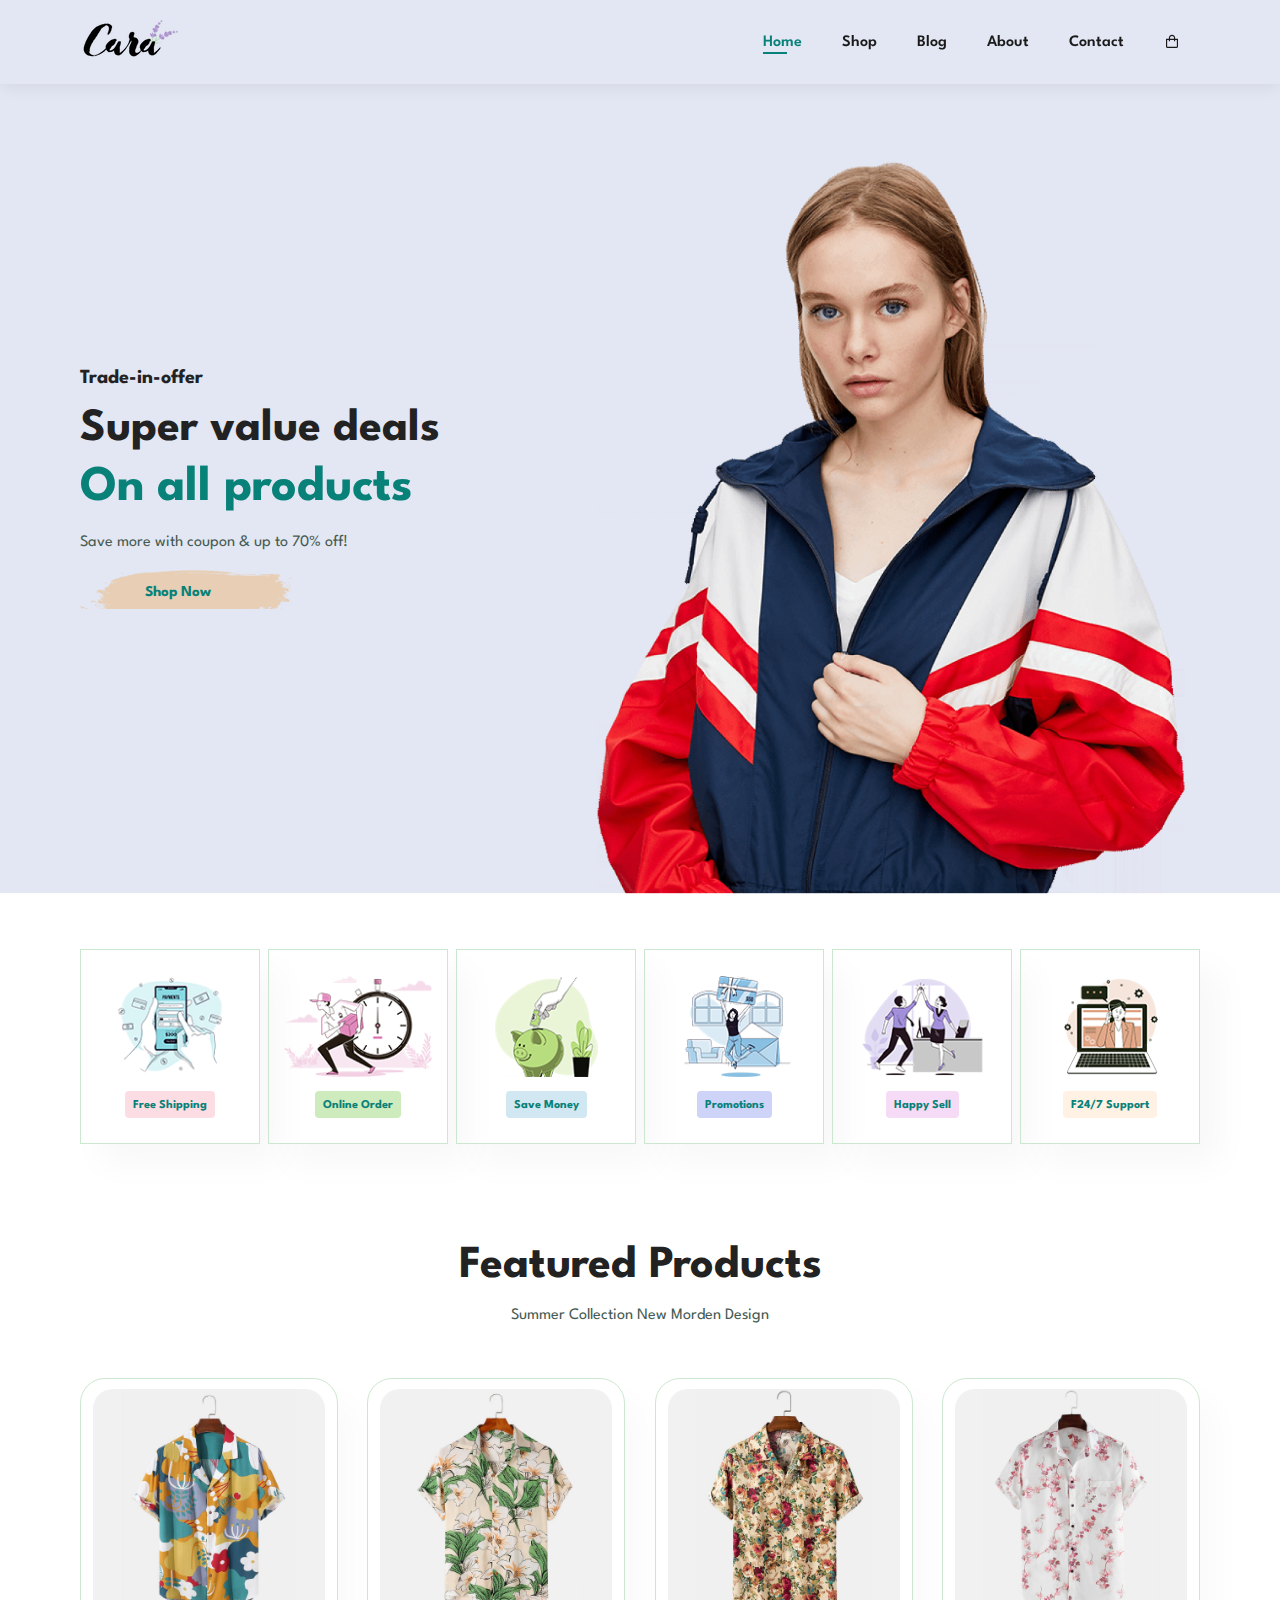
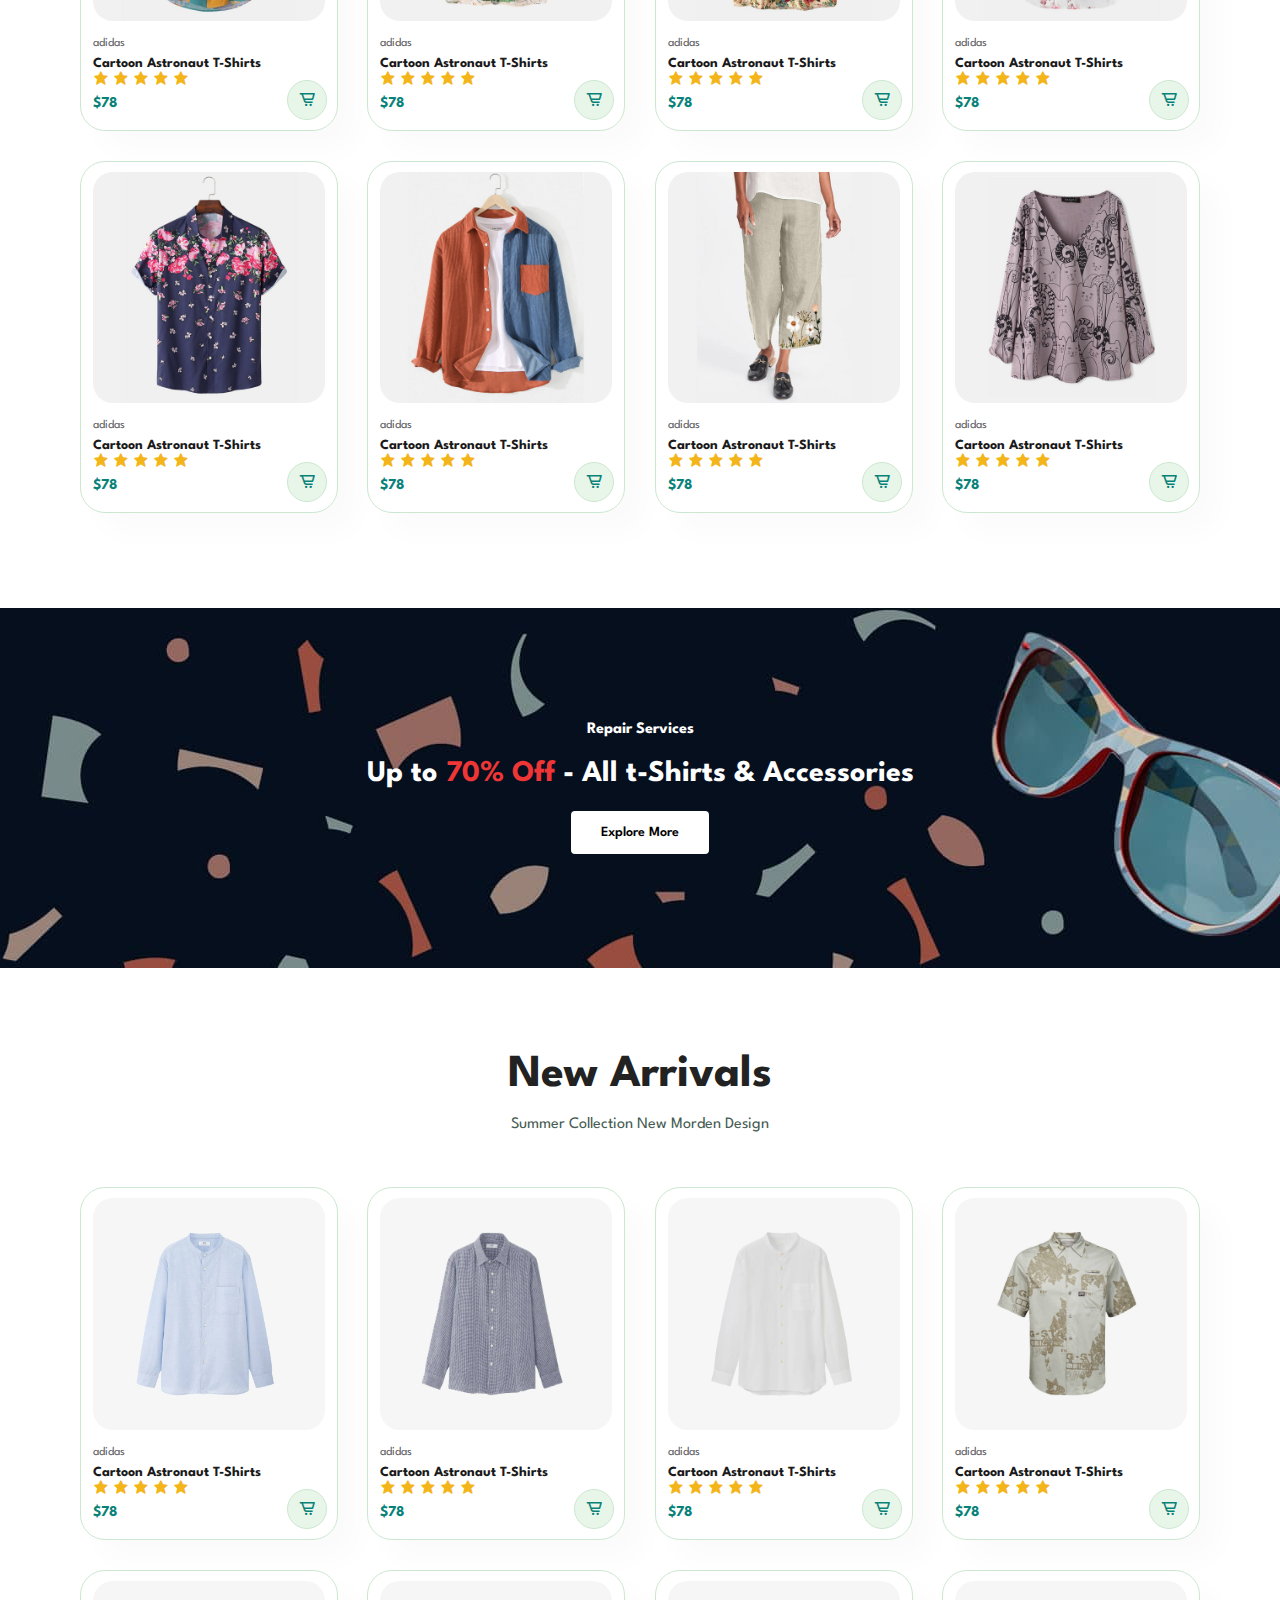
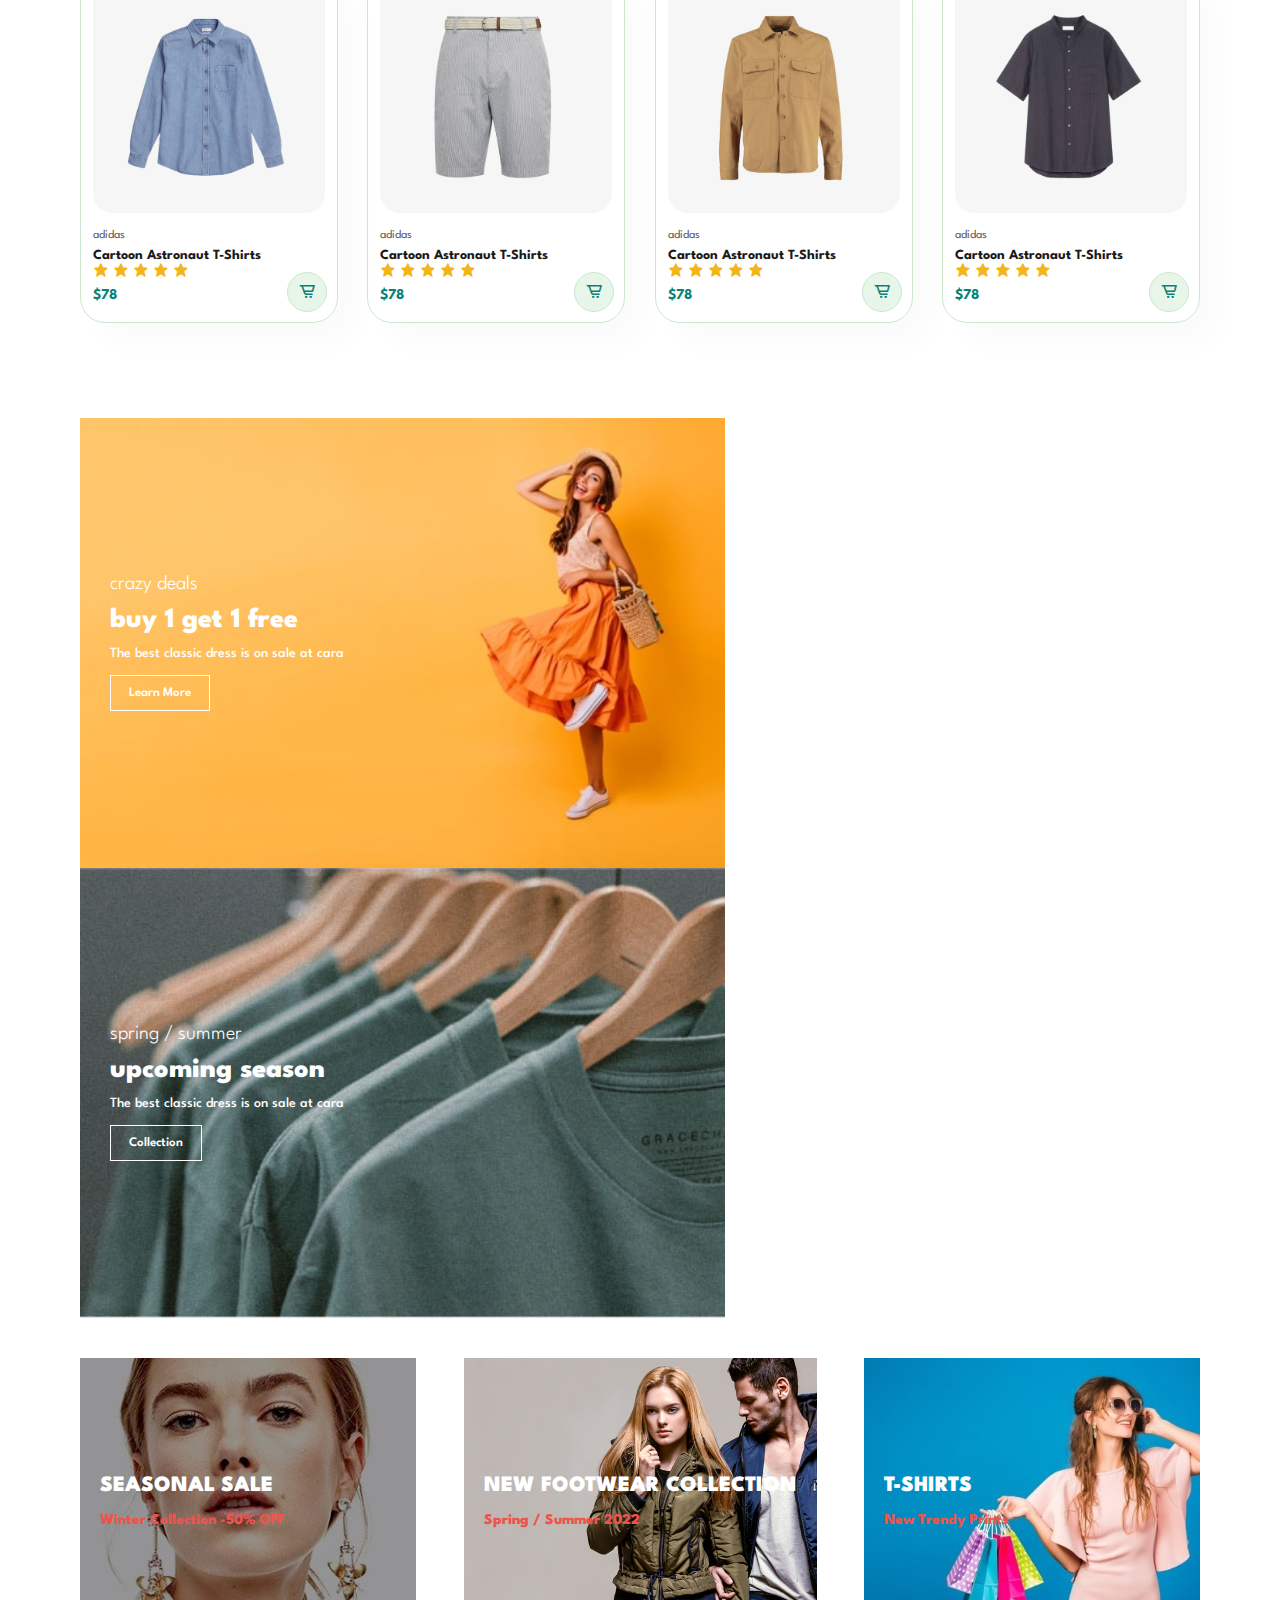
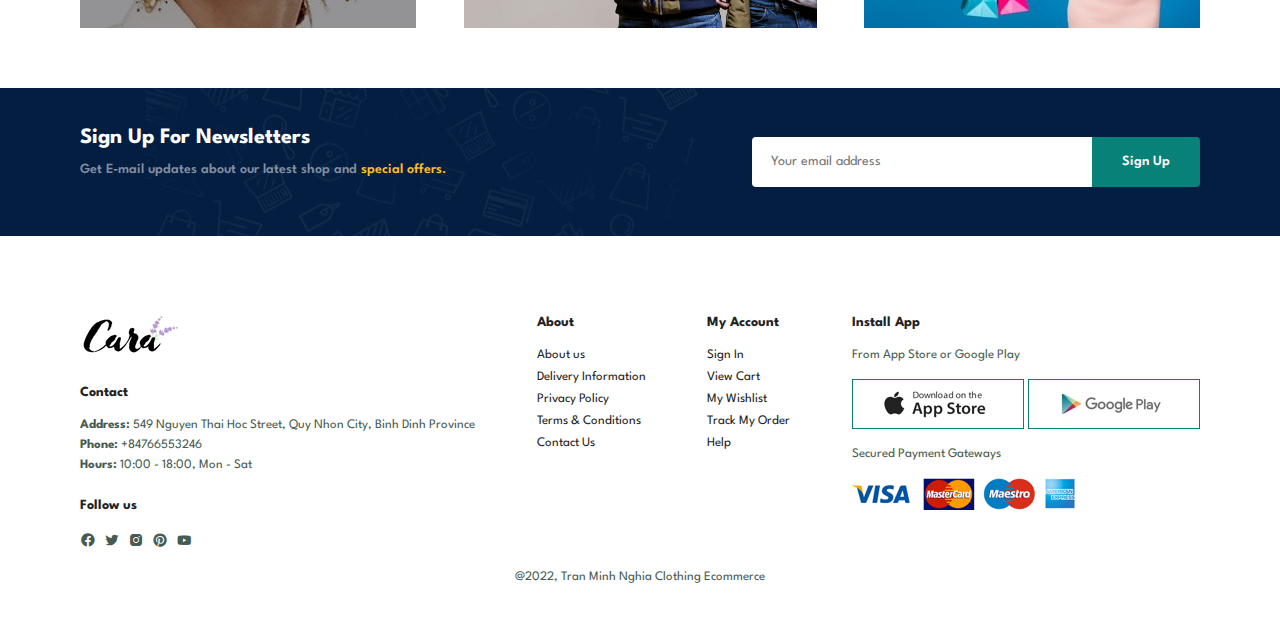
==== commit e6ed28e6: "footer" ====
--- a/index.html
+++ b/index.html
@@ -386,7 +386,57 @@
       </div>
     </section>
 
-    <footer></footer>
+    <footer class="section-p1">
+      <div class="col">
+        <img class="logo" src="./images/logo.png" alt="logo" />
+        <h4>Contact</h4>
+        <p>
+          <strong>Address:</strong> 549 Nguyen Thai Hoc Street, Quy Nhon City,
+          Binh Dinh Province
+        </p>
+        <p><strong>Phone:</strong> +84766553246</p>
+        <p><strong>Hours:</strong> 10:00 - 18:00, Mon - Sat</p>
+        <div class="follow">
+          <h4>Follow us</h4>
+          <div class="icon">
+            <i class="bx bxl-facebook-circle"></i>
+            <i class="bx bxl-twitter"></i>
+            <i class="bx bxl-instagram-alt"></i>
+            <i class="bx bxl-pinterest"></i>
+            <i class="bx bxl-youtube"></i>
+          </div>
+        </div>
+      </div>
+      <div class="col">
+        <h4>About</h4>
+        <a href="#">About us</a>
+        <a href="#">Delivery Information</a>
+        <a href="#">Privacy Policy</a>
+        <a href="#">Terms & Conditions</a>
+        <a href="#">Contact Us</a>
+      </div>
+      <div class="col">
+        <h4>My Account</h4>
+        <a href="#">Sign In</a>
+        <a href="#">View Cart</a>
+        <a href="#">My Wishlist</a>
+        <a href="#">Track My Order</a>
+        <a href="#">Help</a>
+      </div>
+      <div class="col install">
+        <h4>Install App</h4>
+        <p>From App Store or Google Play</p>
+        <div class="row">
+          <img src="./images/pay/app.jpg" alt="app store" />
+          <img src="./images/pay/play.jpg" alt="google play" />
+        </div>
+        <p>Secured Payment Gateways</p>
+        <img src="./images/pay/pay.png" alt="payment" />
+      </div>
+      <div class="copyright">
+        <p>@2022, Tran Minh Nghia Clothing Ecommerce</p>
+      </div>
+    </footer>
     <!-- script -->
     <script src="script.js"></script>
   </body>
--- a/style.css
+++ b/style.css
@@ -459,3 +459,65 @@
   border-top-left-radius: 0;
   border-bottom-left-radius: 0;
 }
+
+footer {
+  display: flex;
+  flex-wrap: wrap;
+  justify-content: space-between;
+}
+
+footer .col {
+  display: flex;
+  flex-direction: column;
+  align-items: flex-start;
+  margin-bottom: 20px;
+}
+
+footer .logo {
+  margin-bottom: 30px;
+}
+
+footer h4 {
+  font-size: 14px;
+  padding-bottom: 20px;
+}
+
+footer p {
+  font-size: 13px;
+  margin: 0 0 8px 0;
+}
+
+footer a {
+  text-decoration: none;
+  color: #222;
+  font-size: 13px;
+  margin-bottom: 10px;
+}
+
+footer a:hover,
+footer .follow i:hover {
+  color: var(--green);
+}
+
+footer .follow {
+  margin-top: 20px;
+}
+
+footer .follow i {
+  color: #465b52;
+  cursor: pointer;
+  padding-right: 4px;
+}
+
+footer .install .row img {
+  border: 1px solid var(--green);
+}
+
+footer .install img {
+  margin: 10px 0 15px 0;
+}
+
+footer .copyright {
+  text-align: center;
+  width: 100%;
+}
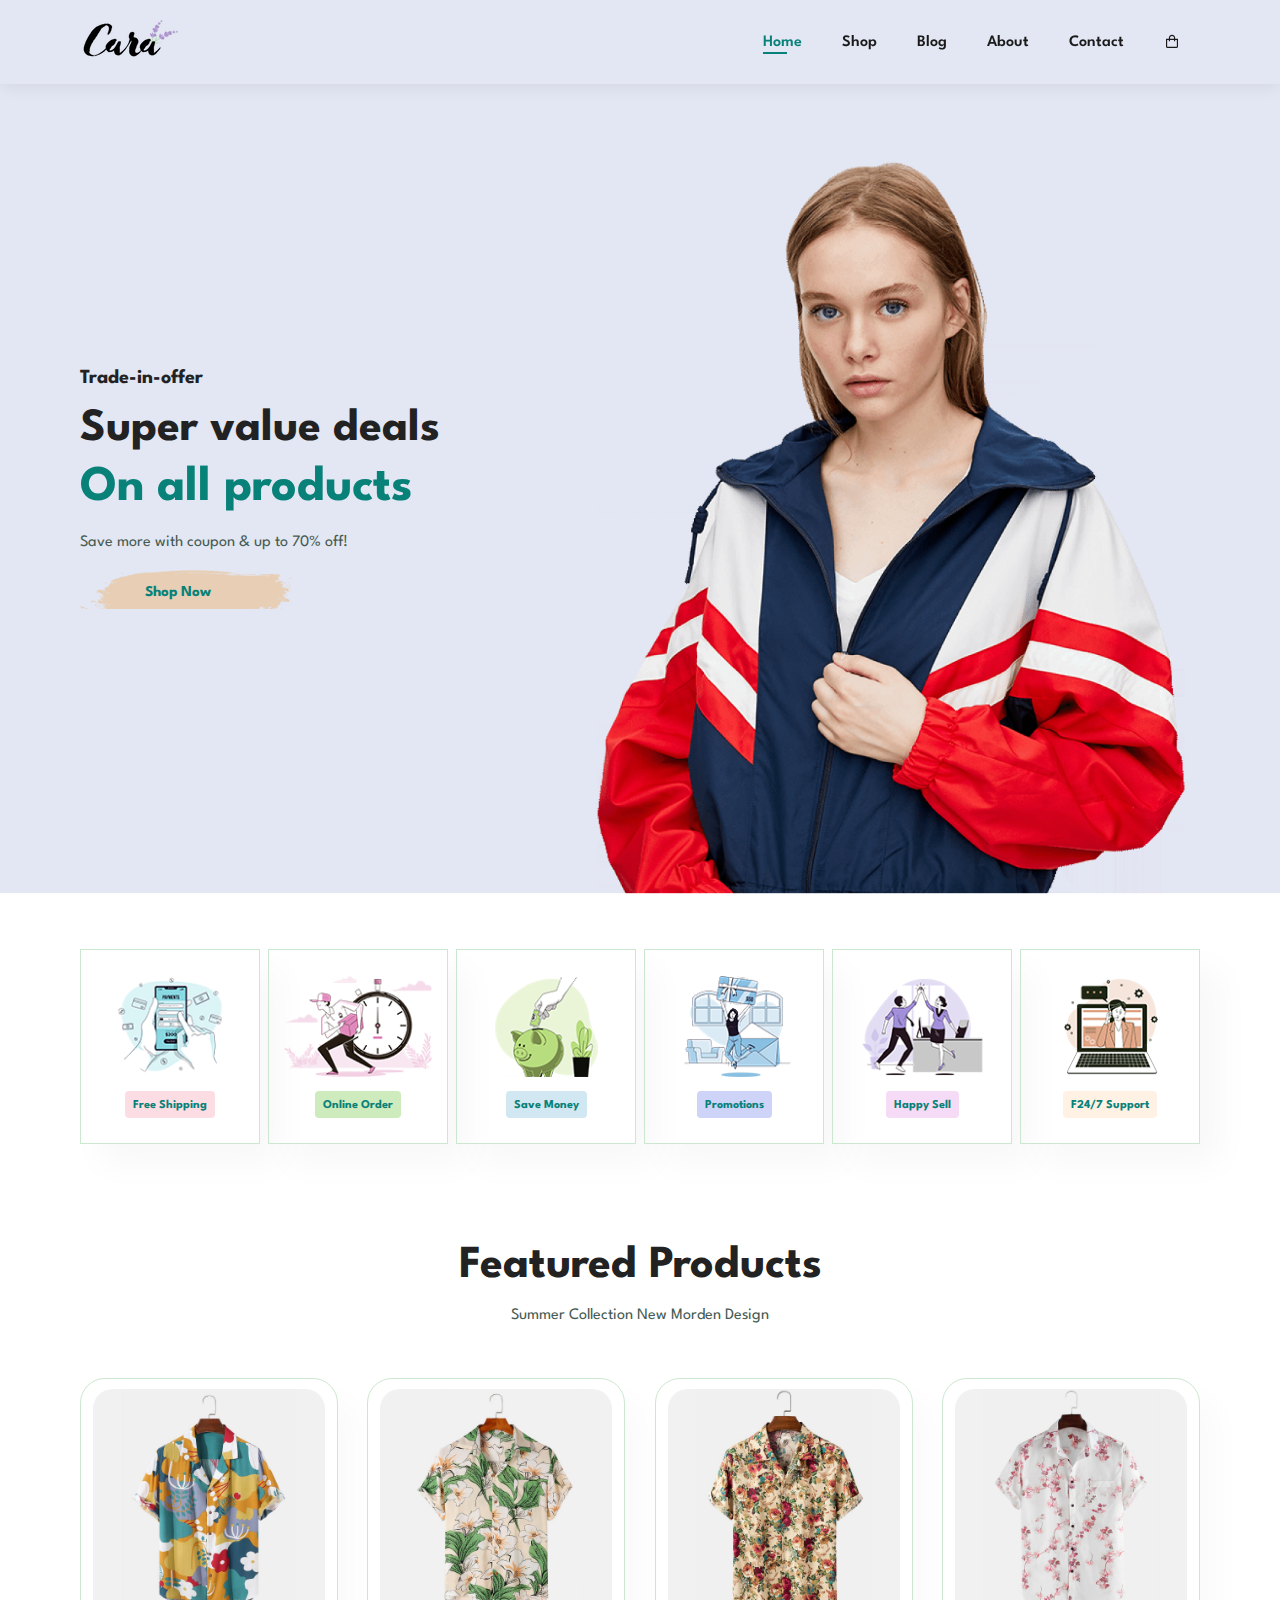
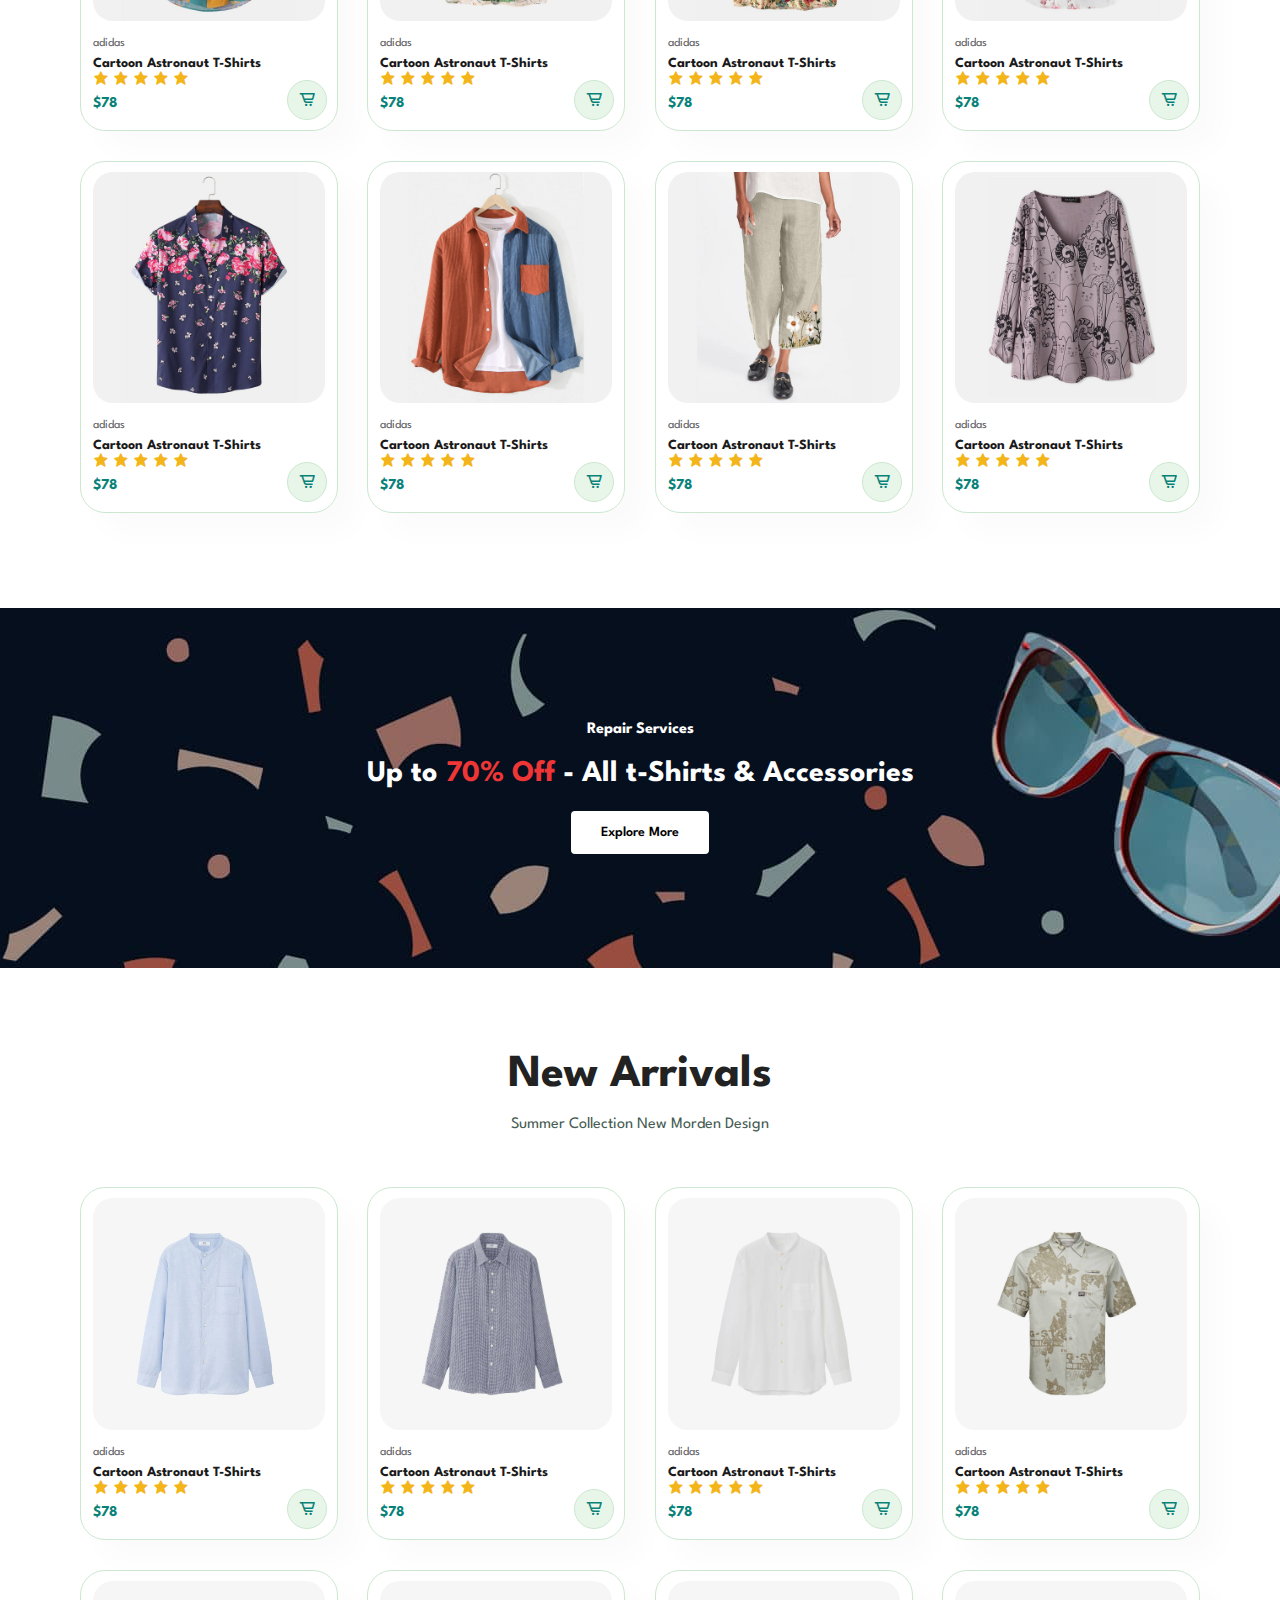
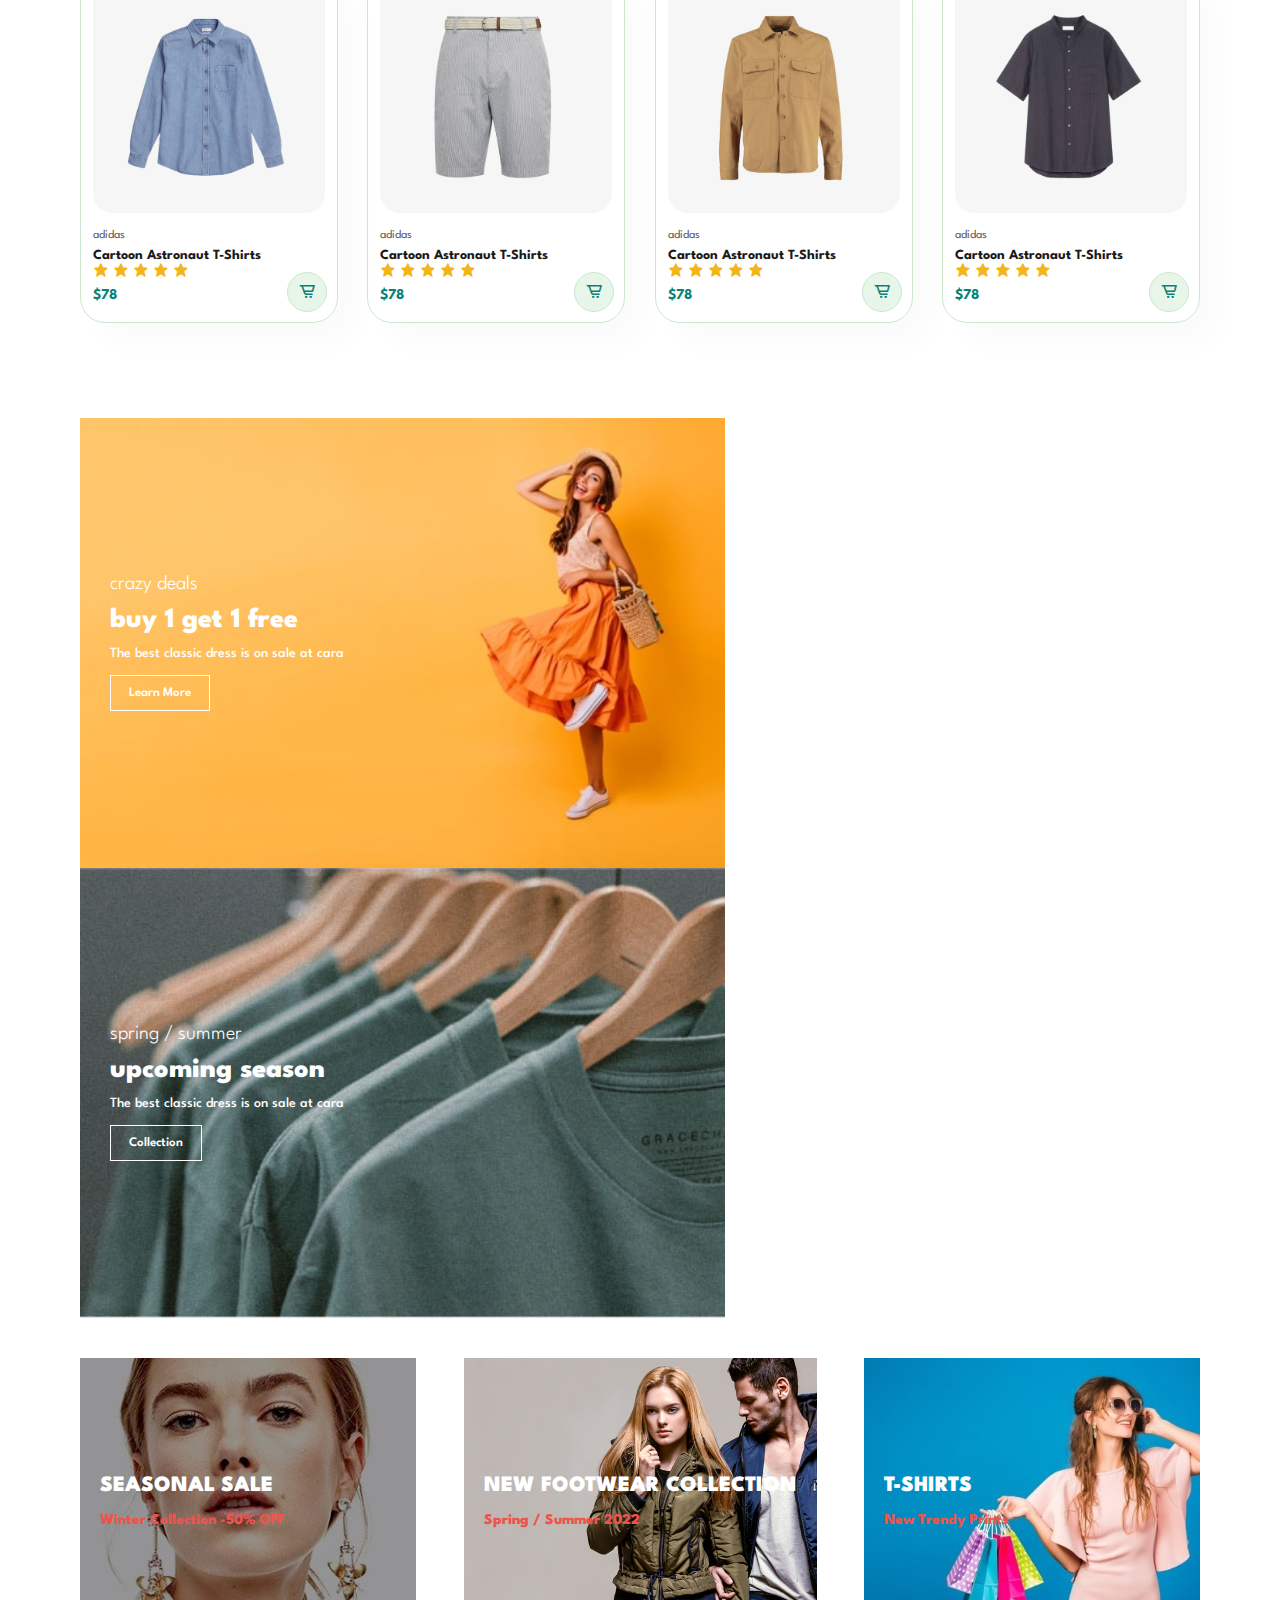
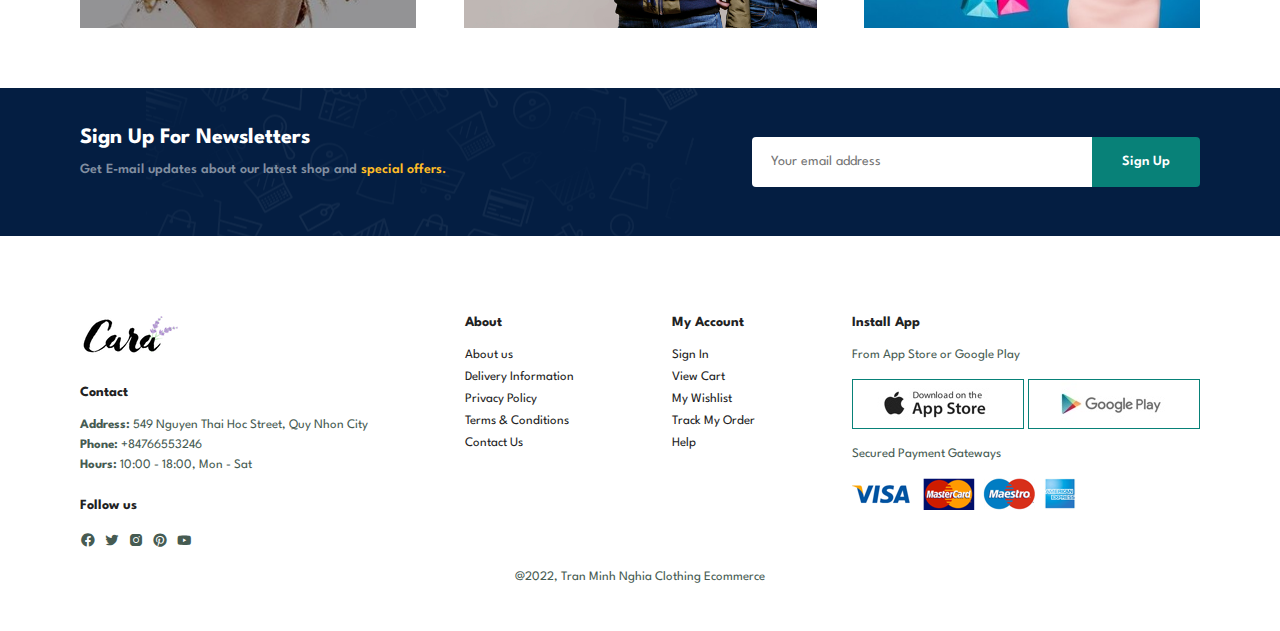
==== commit 995583e4: "max-width: 799px" ====
--- a/index.html
+++ b/index.html
@@ -24,10 +24,16 @@
           <li><a href="blog.html">Blog</a></li>
           <li><a href="about.html">About</a></li>
           <li><a href="contact.html">Contact</a></li>
-          <li>
+          <li id="lg-bag">
             <a href="cart.html"><i class="bx bx-shopping-bag"></i></a>
           </li>
+          <a href="#" id="close"><i class="bx bx-x"></i></a>
         </ul>
+      </div>
+
+      <div id="mobile">
+        <a href="cart.html"><i class="bx bx-shopping-bag"></i></a>
+        <i id="bar" class="bx bx-menu"></i>
       </div>
     </section>
 
@@ -391,8 +397,7 @@
         <img class="logo" src="./images/logo.png" alt="logo" />
         <h4>Contact</h4>
         <p>
-          <strong>Address:</strong> 549 Nguyen Thai Hoc Street, Quy Nhon City,
-          Binh Dinh Province
+          <strong>Address:</strong> 549 Nguyen Thai Hoc Street, Quy Nhon City
         </p>
         <p><strong>Phone:</strong> +84766553246</p>
         <p><strong>Hours:</strong> 10:00 - 18:00, Mon - Sat</p>
@@ -437,6 +442,7 @@
         <p>@2022, Tran Minh Nghia Clothing Ecommerce</p>
       </div>
     </footer>
+
     <!-- script -->
     <script src="script.js"></script>
   </body>
--- a/style.css
+++ b/style.css
@@ -1,10 +1,10 @@
-@import url("https://fonts.googleapis.com/css2?family=Spartan:wght@100;200;300;400;500;600;700;800;900&display=swap");
+@import url('https://fonts.googleapis.com/css2?family=Spartan:wght@100;200;300;400;500;600;700;800;900&display=swap');
 
 * {
   margin: 0;
   padding: 0;
   box-sizing: border-box;
-  font-family: "Spartan", sans-serif;
+  font-family: 'Spartan', sans-serif;
 }
 
 :root {
@@ -117,13 +117,17 @@
 
 #navbar li a:hover::after,
 #navbar li a.active::after {
-  content: "";
+  content: '';
   position: absolute;
   width: 30%;
   background: var(--green);
   height: 2px;
   bottom: -4px;
   left: 20px;
+}
+
+#mobile {
+  display: none;
 }
 
 /* Home Page */
@@ -521,3 +525,105 @@
   text-align: center;
   width: 100%;
 }
+
+#close {
+  display: none;
+}
+
+/* Media Query */
+@media (max-width: 799px) {
+  .section-p1 {
+    padding: 40px;
+  }
+
+  #navbar {
+    display: flex;
+    flex-direction: column;
+    align-items: flex-start;
+    justify-content: flex-start;
+    position: fixed;
+    top: 0;
+    right: -300px;
+    height: 100vh;
+    width: 300px;
+    background-color: #e3e6f3;
+    box-shadow: 0 40px 60px rgba(0, 0, 0, 0.1);
+    padding: 80px 0 0 10px;
+    transition: 0.3s;
+  }
+
+  #navbar.active {
+    right: 0;
+  }
+
+  #navbar li {
+    margin-bottom: 25px;
+  }
+
+  #mobile {
+    display: flex;
+    align-items: center;
+  }
+
+  #mobile i {
+    font-size: 28px;
+    color: #1a1a1a;
+    padding-left: 20px;
+  }
+
+  #close {
+    display: initial;
+    position: absolute;
+    top: 30px;
+    left: 24px;
+    font-size: 28px;
+    color: #222;
+  }
+
+  #lg-bag {
+    display: none;
+  }
+
+  #hero {
+    height: 70vh;
+    background-position: top 30% right 30%;
+    padding: 0 80px;
+  }
+
+  #feature {
+    justify-content: center;
+  }
+
+  #feature .feature-box {
+    margin: 15px;
+  }
+
+  #product-1 .product-container {
+    justify-content: center;
+  }
+
+  #product-1 .product {
+    margin: 15px;
+  }
+
+  #banner {
+    height: 25vh;
+  }
+
+  #sm-banner .banner-box {
+    min-width: 100%;
+    height: 30vh;
+  }
+
+  #banner-3 {
+    padding: 0 40px;
+  }
+
+  #banner-3 .banner-box {
+    width: 28%;
+  }
+
+  #newsletter .form {
+    width: 70%;
+  }
+}
